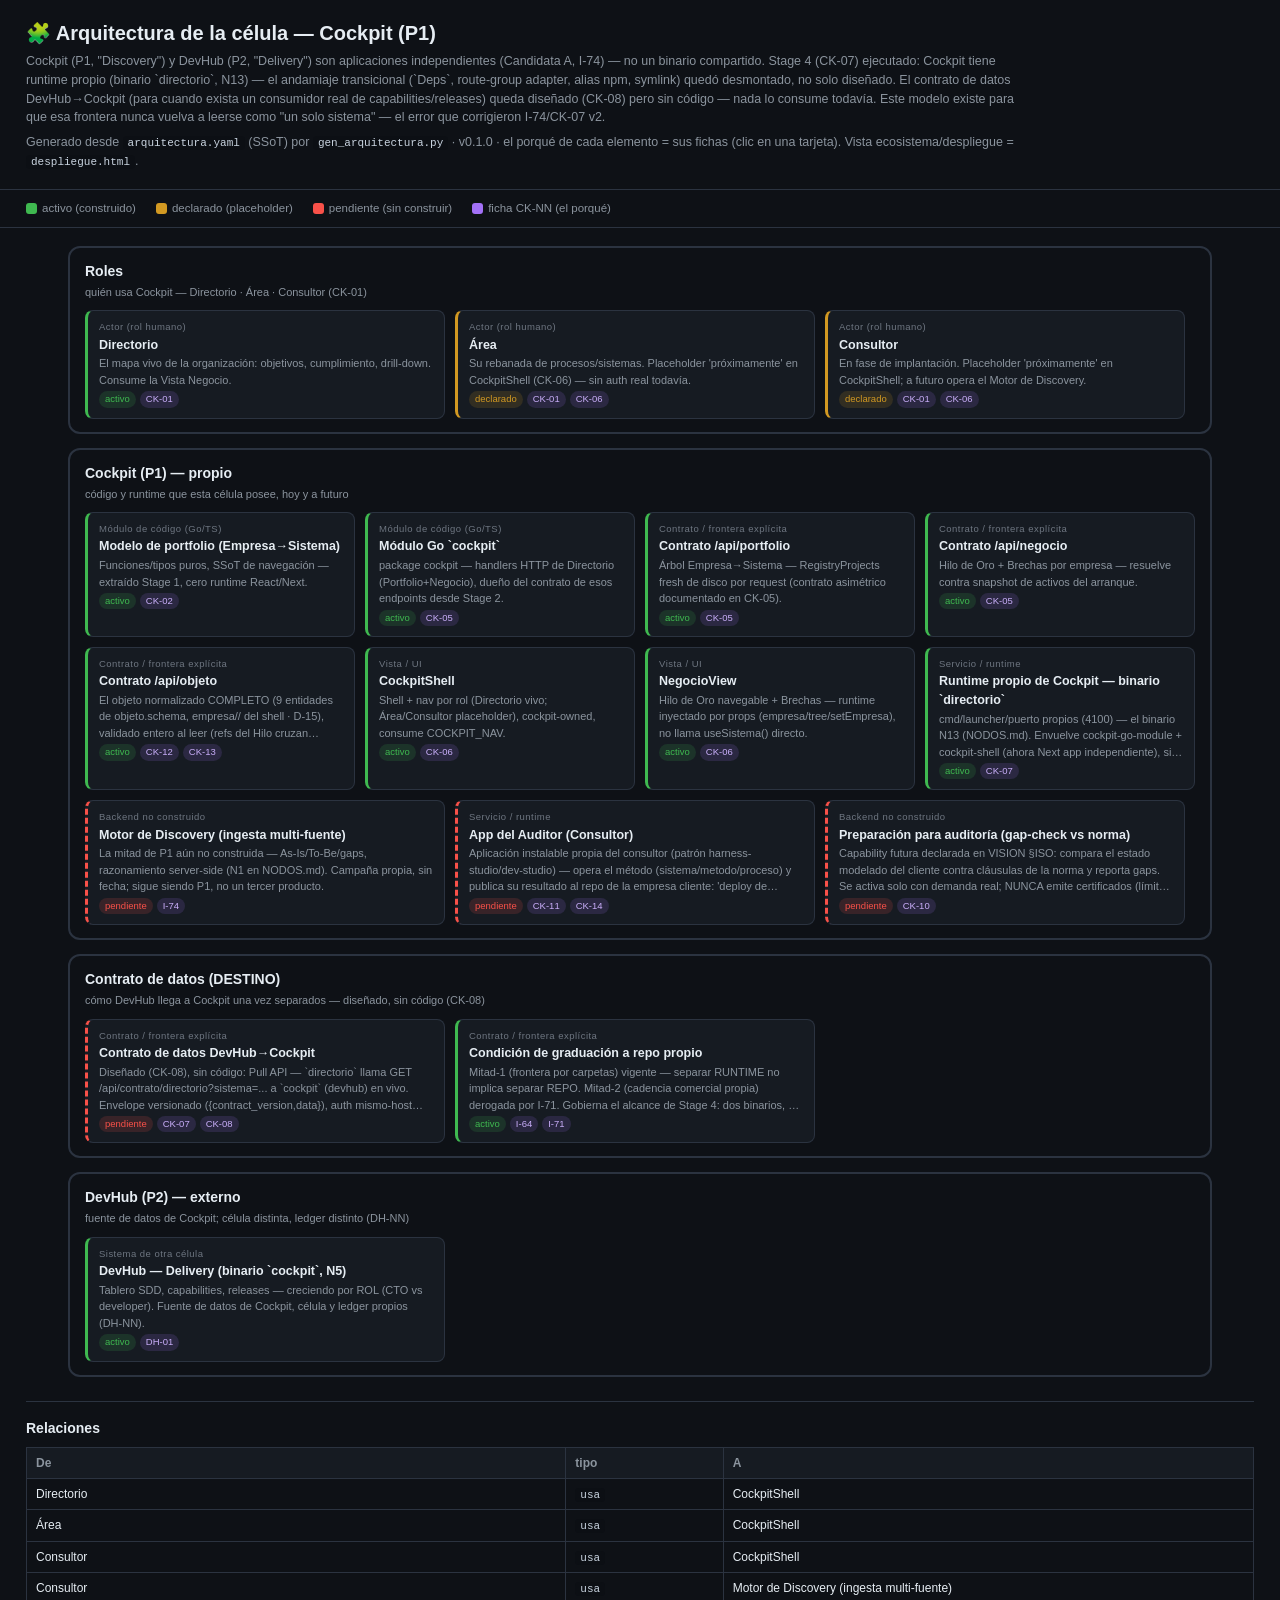
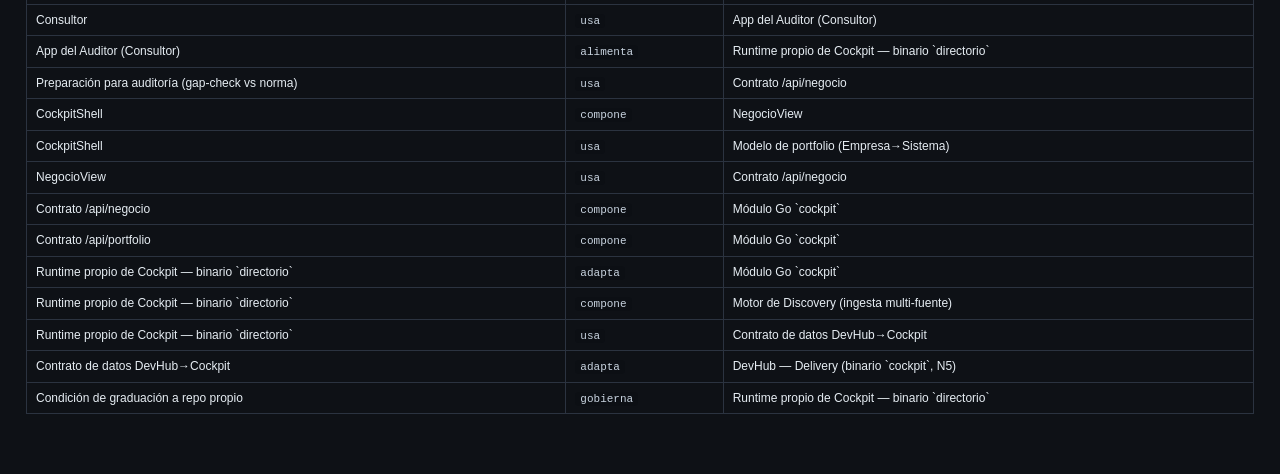
==== sistema/arquitectura/arquitectura.html @ 1f3796b2 "feat: render de la arquitectura-as-code — CK-15 (cierra BL-08) gen_arquitectura.py: valida las dos S" ====
<!doctype html>
<html lang="es">
<head>
<meta charset="utf-8">
<meta name="viewport" content="width=device-width, initial-scale=1">
<title>Arquitectura de la célula — Cockpit (P1)</title>
<!-- GENERADO por sistema/arquitectura/gen_arquitectura.py desde arquitectura.yaml — NO editar a mano (CK-15). -->
<style>
  :root{--bg:#0e1116;--panel:#161b22;--panel2:#1b212b;--line:#2b3340;--ink:#e6edf3;--dim:#8b949e;
    --activo:#3fb950;--declarado:#d29922;--pendiente:#f85149;--accent:#a371f7}
  *{box-sizing:border-box}
  body{margin:0;background:var(--bg);color:var(--ink);font:13.5px/1.5 -apple-system,Segoe UI,Roboto,Helvetica,Arial,sans-serif;padding-bottom:60px}
  header{padding:18px 26px;border-bottom:1px solid var(--line)}
  h1{margin:0 0 4px;font-size:20px}
  .sub{color:var(--dim);font-size:12.5px;max-width:1000px}
  .legend{display:flex;gap:14px 20px;flex-wrap:wrap;padding:10px 26px;font-size:11.5px;color:var(--dim);border-bottom:1px solid var(--line)}
  .legend .k{display:inline-flex;align-items:center;gap:5px}
  .sw{width:11px;height:11px;border-radius:3px;display:inline-block}
  .wrap{max-width:1180px;margin:18px auto;padding:0 18px}
  .plano{border:2px solid var(--line);border-radius:12px;padding:13px 15px;margin:0 0 14px}
  .ptitle{font-size:14px;font-weight:700;margin:0 0 2px}
  .psub{font-size:11px;color:var(--dim);margin-bottom:10px}
  .cards{display:flex;gap:10px;flex-wrap:wrap}
  .card{flex:1;min-width:230px;max-width:360px;background:var(--panel);border:1px solid var(--line);border-left:3px solid var(--line);border-radius:8px;padding:9px 11px;cursor:pointer;transition:.12s}
  .card:hover{filter:brightness(1.2);outline:1px solid var(--ink);outline-offset:1px}
  .card.activo{border-left-color:var(--activo)}
  .card.declarado{border-left-color:var(--declarado)}
  .card.pendiente{border-left-color:var(--pendiente);border-style:solid solid solid dashed}
  .card .tp{font-size:9.5px;color:#6e7681;letter-spacing:.05em}
  .card .nm{font-weight:600;font-size:12.5px;margin:1px 0}
  .card .pp{color:var(--dim);font-size:11px;display:-webkit-box;-webkit-line-clamp:3;-webkit-box-orient:vertical;overflow:hidden}
  .bdg{display:inline-block;font-size:9.5px;padding:1px 6px;border-radius:10px;margin:3px 4px 0 0}
  .bdg.activo{background:rgba(63,185,80,.15);color:var(--activo)}
  .bdg.declarado{background:rgba(210,153,34,.15);color:var(--declarado)}
  .bdg.pendiente{background:rgba(248,81,73,.15);color:var(--pendiente)}
  .bdg.ficha{background:rgba(163,113,247,.15);color:#c9aef9}
  h2.sec{font-size:14px;margin:24px 26px 8px;border-top:1px solid var(--line);padding-top:16px}
  table.rel{width:calc(100% - 52px);margin:0 26px;border-collapse:collapse;font-size:12px}
  table.rel th,table.rel td{border:1px solid var(--line);padding:6px 9px;text-align:left}
  table.rel th{background:var(--panel);color:var(--dim)}
  code{background:#0c0f14;padding:1px 5px;border-radius:4px;font-size:11px;color:#c9d4e0}
  #dOv{position:fixed;inset:0;background:rgba(0,0,0,.5);opacity:0;pointer-events:none;transition:.18s;z-index:40}
  #dOv.open{opacity:1;pointer-events:auto}
  #dDr{position:fixed;top:0;right:0;height:100vh;width:min(470px,93vw);background:var(--panel);border-left:1px solid var(--line);transform:translateX(100%);transition:transform .2s;z-index:50;overflow:auto;padding-bottom:40px}
  #dDr.open{transform:none}
  #dHd{position:sticky;top:0;background:var(--panel2);border-bottom:1px solid var(--line);padding:16px 18px}
  #dCl{position:absolute;top:11px;right:13px;cursor:pointer;color:var(--dim);font-size:18px;line-height:1;background:none;border:none}
  #dCl:hover{color:var(--ink)}
  #dTi{font-size:15px;font-weight:700;padding-right:24px}
  #dMe{font-size:11.5px;color:var(--dim);margin-top:4px}
  .df{padding:11px 18px;border-bottom:1px solid var(--line)}
  .dk{font-size:10px;letter-spacing:.08em;text-transform:uppercase;color:#6e7681;margin-bottom:3px}
  .dv{font-size:12.5px;line-height:1.55}
</style>
</head>
<body>
<header>
  <h1>🧩 Arquitectura de la célula — Cockpit (P1)</h1>
  <div class="sub">Cockpit (P1, "Discovery") y DevHub (P2, "Delivery") son aplicaciones independientes (Candidata A, I-74) — no un binario compartido. Stage 4 (CK-07) ejecutado: Cockpit tiene runtime propio (binario `directorio`, N13) — el andamiaje transicional (`Deps`, route-group adapter, alias npm, symlink) quedó desmontado, no solo diseñado. El contrato de datos DevHub→Cockpit (para cuando exista un consumidor real de capabilities/releases) queda diseñado (CK-08) pero sin código — nada lo consume todavía. Este modelo existe para que esa frontera nunca vuelva a leerse como "un solo sistema" — el error que corrigieron I-74/CK-07 v2.</div>
  <div class="sub" style="margin-top:6px">Generado desde <code>arquitectura.yaml</code> (SSoT) por <code>gen_arquitectura.py</code> · v0.1.0 · el porqué de cada elemento = sus fichas (clic en una tarjeta). Vista ecosistema/despliegue = <code>despliegue.html</code>.</div>
</header>
<div class="legend">
  <span class="k"><span class="sw" style="background:var(--activo)"></span>activo (construido)</span>
  <span class="k"><span class="sw" style="background:var(--declarado)"></span>declarado (placeholder)</span>
  <span class="k"><span class="sw" style="background:var(--pendiente)"></span>pendiente (sin construir)</span>
  <span class="k"><span class="sw" style="background:var(--accent)"></span>ficha CK-NN (el porqué)</span>
</div>
<div class="wrap" id="planos"></div>
<h2 class="sec">Relaciones</h2>
<table class="rel" id="rels"><tr><th>De</th><th>tipo</th><th>A</th></tr></table>
<div id="dOv"></div>
<aside id="dDr" aria-hidden="true">
  <div id="dHd"><button id="dCl" title="Cerrar (Esc)">✕</button><div id="dTi"></div><div id="dMe"></div></div>
  <div id="dBo"></div>
</aside>
<script>
var MODELO = {"planos": [{"id": "actores", "nombre": "Roles", "sub": "quién usa Cockpit — Directorio · Área · Consultor (CK-01)"}, {"id": "cockpit-app", "nombre": "Cockpit (P1) — propio", "sub": "código y runtime que esta célula posee, hoy y a futuro"}, {"id": "contrato", "nombre": "Contrato de datos (DESTINO)", "sub": "cómo DevHub llega a Cockpit una vez separados — diseñado, sin código (CK-08)"}, {"id": "devhub-externo", "nombre": "DevHub (P2) — externo", "sub": "fuente de datos de Cockpit; célula distinta, ledger distinto (DH-NN)"}], "tipoLabel": {"actor": "Actor (rol humano)", "modulo": "Módulo de código (Go/TS)", "vista": "Vista / UI", "contrato": "Contrato / frontera explícita", "servicio": "Servicio / runtime", "backend": "Backend no construido", "sistema-externo": "Sistema de otra célula"}, "componentes": [{"id": "rol-directorio", "tipo": "actor", "plano": "actores", "nombre": "Directorio", "estado": "activo", "fichas": ["CK-01"], "ruta": null, "proposito": "El mapa vivo de la organización: objetivos, cumplimiento, drill-down. Consume la Vista Negocio."}, {"id": "rol-area", "tipo": "actor", "plano": "actores", "nombre": "Área", "estado": "declarado", "fichas": ["CK-01", "CK-06"], "ruta": null, "proposito": "Su rebanada de procesos/sistemas. Placeholder 'próximamente' en CockpitShell (CK-06) — sin auth real todavía."}, {"id": "rol-consultor", "tipo": "actor", "plano": "actores", "nombre": "Consultor", "estado": "declarado", "fichas": ["CK-01", "CK-06"], "ruta": null, "proposito": "En fase de implantación. Placeholder 'próximamente' en CockpitShell; a futuro opera el Motor de Discovery."}, {"id": "portfolio-model", "tipo": "modulo", "plano": "cockpit-app", "nombre": "Modelo de portfolio (Empresa→Sistema)", "estado": "activo", "fichas": ["CK-02"], "ruta": "ui/lib/portfolio.ts", "proposito": "Funciones/tipos puros, SSoT de navegación — extraído Stage 1, cero runtime React/Next."}, {"id": "cockpit-go-module", "tipo": "modulo", "plano": "cockpit-app", "nombre": "Módulo Go `cockpit`", "estado": "activo", "fichas": ["CK-05"], "ruta": "go", "proposito": "package cockpit — handlers HTTP de Directorio (Portfolio+Negocio), dueño del contrato de esos endpoints desde Stage 2."}, {"id": "portfolio-api", "tipo": "contrato", "plano": "cockpit-app", "nombre": "Contrato /api/portfolio", "estado": "activo", "fichas": ["CK-05"], "ruta": "go/portfolio.go", "proposito": "Árbol Empresa→Sistema — RegistryProjects fresh de disco por request (contrato asimétrico documentado en CK-05)."}, {"id": "negocio-api", "tipo": "contrato", "plano": "cockpit-app", "nombre": "Contrato /api/negocio", "estado": "activo", "fichas": ["CK-05"], "ruta": "go/negocio.go", "proposito": "Hilo de Oro + Brechas por empresa — resuelve contra snapshot de activos del arranque."}, {"id": "objeto-api", "tipo": "contrato", "plano": "cockpit-app", "nombre": "Contrato /api/objeto", "estado": "activo", "fichas": ["CK-12", "CK-13"], "ruta": "go/objeto.go", "proposito": "El objeto normalizado COMPLETO (9 entidades de objeto.schema, empresa/<tipo>/ del shell · D-15), validado entero al leer (refs del Hilo cruzan entidades, RACI A==1, enums, ciclos). Nació como /api/personas (CK-12), generalizado y superseded en CK-13."}, {"id": "cockpit-shell", "tipo": "vista", "plano": "cockpit-app", "nombre": "CockpitShell", "estado": "activo", "fichas": ["CK-06"], "ruta": "ui/components/shell/CockpitShell.tsx", "proposito": "Shell + nav por rol (Directorio vivo; Área/Consultor placeholder), cockpit-owned, consume COCKPIT_NAV."}, {"id": "negocio-view", "tipo": "vista", "plano": "cockpit-app", "nombre": "NegocioView", "estado": "activo", "fichas": ["CK-06"], "ruta": "ui/components/negocio/NegocioView.tsx", "proposito": "Hilo de Oro navegable + Brechas — runtime inyectado por props (empresa/tree/setEmpresa), no llama useSistema() directo."}, {"id": "cockpit-runtime-propio", "tipo": "servicio", "plano": "cockpit-app", "nombre": "Runtime propio de Cockpit — binario `directorio`", "estado": "activo", "fichas": ["CK-07"], "ruta": "go/cmd/directorio", "proposito": "cmd/launcher/puerto propios (4100) — el binario N13 (NODOS.md). Envuelve cockpit-go-module + cockpit-shell (ahora Next app independiente), sin pasar por el binario de DevHub ni importar su paquete."}, {"id": "motor-discovery", "tipo": "backend", "plano": "cockpit-app", "nombre": "Motor de Discovery (ingesta multi-fuente)", "estado": "pendiente", "fichas": ["I-74"], "ruta": null, "proposito": "La mitad de P1 aún no construida — As-Is/To-Be/gaps, razonamiento server-side (N1 en NODOS.md). Campaña propia, sin fecha; sigue siendo P1, no un tercer producto."}, {"id": "app-auditor", "tipo": "servicio", "plano": "cockpit-app", "nombre": "App del Auditor (Consultor)", "estado": "pendiente", "fichas": ["CK-11", "CK-14"], "ruta": null, "proposito": "Aplicación instalable propia del consultor (patrón harness-studio/dev-studio) — opera el método (sistema/metodo/proceso) y publica su resultado al repo de la empresa cliente: 'deploy de procesos', como código a producción pero con procesos/roles/objetivos que Cockpit entiende y renderiza. Nodo N14 en NODOS.md (CK-14: límites arquitectónicos fijados, R16/R17). BL-15..BL-17."}, {"id": "prep-auditoria", "tipo": "backend", "plano": "cockpit-app", "nombre": "Preparación para auditoría (gap-check vs norma)", "estado": "pendiente", "fichas": ["CK-10"], "ruta": null, "proposito": "Capability futura declarada en VISION §ISO: compara el estado modelado del cliente contra cláusulas de la norma y reporta gaps. Se activa solo con demanda real; NUNCA emite certificados (límite I-05). BL-14."}, {"id": "contrato-datos", "tipo": "contrato", "plano": "contrato", "nombre": "Contrato de datos DevHub→Cockpit", "estado": "pendiente", "fichas": ["CK-07", "CK-08"], "ruta": null, "proposito": "Diseñado (CK-08), sin código: Pull API — `directorio` llama GET /api/contrato/directorio?sistema=... a `cockpit` (devhub) en vivo. Envelope versionado ({contract_version,data}), auth mismo-host default + bearer token LAN (DIRECTORIO_FEED_TOKEN). Sin implementar: cero consumidor real hoy (Motor de Discovery, sin fecha)."}, {"id": "graduacion-repo", "tipo": "contrato", "plano": "contrato", "nombre": "Condición de graduación a repo propio", "estado": "activo", "fichas": ["I-64", "I-71"], "ruta": null, "proposito": "Mitad-1 (frontera por carpetas) vigente — separar RUNTIME no implica separar REPO. Mitad-2 (cadencia comercial propia) derogada por I-71. Gobierna el alcance de Stage 4: dos binarios, un monorepo."}, {"id": "devhub-delivery", "tipo": "sistema-externo", "plano": "devhub-externo", "nombre": "DevHub — Delivery (binario `cockpit`, N5)", "estado": "activo", "fichas": ["DH-01"], "ruta": "~/Proyectos/devhub/go (repo propio, externo)", "proposito": "Tablero SDD, capabilities, releases — creciendo por ROL (CTO vs developer). Fuente de datos de Cockpit, célula y ledger propios (DH-NN)."}], "relaciones": [{"from": "rol-directorio", "to": "cockpit-shell", "tipo": "usa"}, {"from": "rol-area", "to": "cockpit-shell", "tipo": "usa"}, {"from": "rol-consultor", "to": "cockpit-shell", "tipo": "usa"}, {"from": "rol-consultor", "to": "motor-discovery", "tipo": "usa"}, {"from": "rol-consultor", "to": "app-auditor", "tipo": "usa"}, {"from": "app-auditor", "to": "cockpit-runtime-propio", "tipo": "alimenta"}, {"from": "prep-auditoria", "to": "negocio-api", "tipo": "usa"}, {"from": "cockpit-shell", "to": "negocio-view", "tipo": "compone"}, {"from": "cockpit-shell", "to": "portfolio-model", "tipo": "usa"}, {"from": "negocio-view", "to": "negocio-api", "tipo": "usa"}, {"from": "negocio-api", "to": "cockpit-go-module", "tipo": "compone"}, {"from": "portfolio-api", "to": "cockpit-go-module", "tipo": "compone"}, {"from": "cockpit-runtime-propio", "to": "cockpit-go-module", "tipo": "adapta"}, {"from": "cockpit-runtime-propio", "to": "motor-discovery", "tipo": "compone"}, {"from": "cockpit-runtime-propio", "to": "contrato-datos", "tipo": "usa"}, {"from": "contrato-datos", "to": "devhub-delivery", "tipo": "adapta"}, {"from": "graduacion-repo", "to": "cockpit-runtime-propio", "tipo": "gobierna"}]};
(function(){
  var byId={}; MODELO.componentes.forEach(function(c){byId[c.id]=c});
  var cont=document.getElementById('planos');
  MODELO.planos.forEach(function(p){
    var sec=document.createElement('div'); sec.className='plano';
    sec.innerHTML='<div class="ptitle">'+p.nombre+'</div><div class="psub">'+(p.sub||'')+'</div>';
    var grid=document.createElement('div'); grid.className='cards';
    MODELO.componentes.filter(function(c){return c.plano===p.id}).forEach(function(c){
      var d=document.createElement('div'); d.className='card '+c.estado; d.dataset.id=c.id;
      d.innerHTML='<div class="tp">'+(MODELO.tipoLabel[c.tipo]||c.tipo)+'</div>'
        +'<div class="nm">'+c.nombre+'</div><div class="pp">'+(c.proposito||'')+'</div>'
        +'<div><span class="bdg '+c.estado+'">'+c.estado+'</span>'
        +(c.fichas||[]).map(function(f){return '<span class="bdg ficha">'+f+'</span>'}).join('')+'</div>';
      grid.appendChild(d);
    });
    sec.appendChild(grid); cont.appendChild(sec);
  });
  var tbl=document.getElementById('rels');
  MODELO.relaciones.forEach(function(r){
    var tr=document.createElement('tr');
    tr.innerHTML='<td>'+(byId[r.from]||{}).nombre+'</td><td><code>'+r.tipo+'</code></td><td>'+(byId[r.to]||{}).nombre+'</td>';
    tbl.appendChild(tr);
  });
  var ov=document.getElementById('dOv'),dr=document.getElementById('dDr'),
      ti=document.getElementById('dTi'),me=document.getElementById('dMe'),bo=document.getElementById('dBo');
  function esc(s){return String(s).replace(/&/g,'&amp;').replace(/</g,'&lt;').replace(/>/g,'&gt;')}
  function open(id){
    var c=byId[id]; if(!c)return;
    ti.textContent=c.nombre;
    me.textContent=(MODELO.tipoLabel[c.tipo]||c.tipo)+' · '+c.estado+(c.ruta?(' · '+c.ruta):'');
    var html='<div class="df"><div class="dk">Propósito</div><div class="dv">'+esc(c.proposito||'')+'</div></div>';
    html+='<div class="df"><div class="dk">Fichas (el porqué — LEDGER)</div><div class="dv">'+(c.fichas||[]).join(' · ')+'</div></div>';
    var out=MODELO.relaciones.filter(function(r){return r.from===id}),
        inn=MODELO.relaciones.filter(function(r){return r.to===id});
    if(out.length)html+='<div class="df"><div class="dk">Sale (from)</div><div class="dv">'+out.map(function(r){return '<code>'+r.tipo+'</code> → '+esc((byId[r.to]||{}).nombre)}).join('<br>')+'</div></div>';
    if(inn.length)html+='<div class="df"><div class="dk">Entra (to)</div><div class="dv">'+inn.map(function(r){return esc((byId[r.from]||{}).nombre)+' → <code>'+r.tipo+'</code>'}).join('<br>')+'</div></div>';
    bo.innerHTML=html;
    dr.classList.add('open');ov.classList.add('open');dr.setAttribute('aria-hidden','false');dr.scrollTop=0;
  }
  function close(){dr.classList.remove('open');ov.classList.remove('open');dr.setAttribute('aria-hidden','true')}
  document.addEventListener('click',function(e){var t=e.target.closest('.card');if(t)open(t.dataset.id)});
  ov.addEventListener('click',close);
  document.getElementById('dCl').addEventListener('click',close);
  document.addEventListener('keydown',function(e){if(e.key==='Escape')close()});
})();
</script>
</body>
</html>
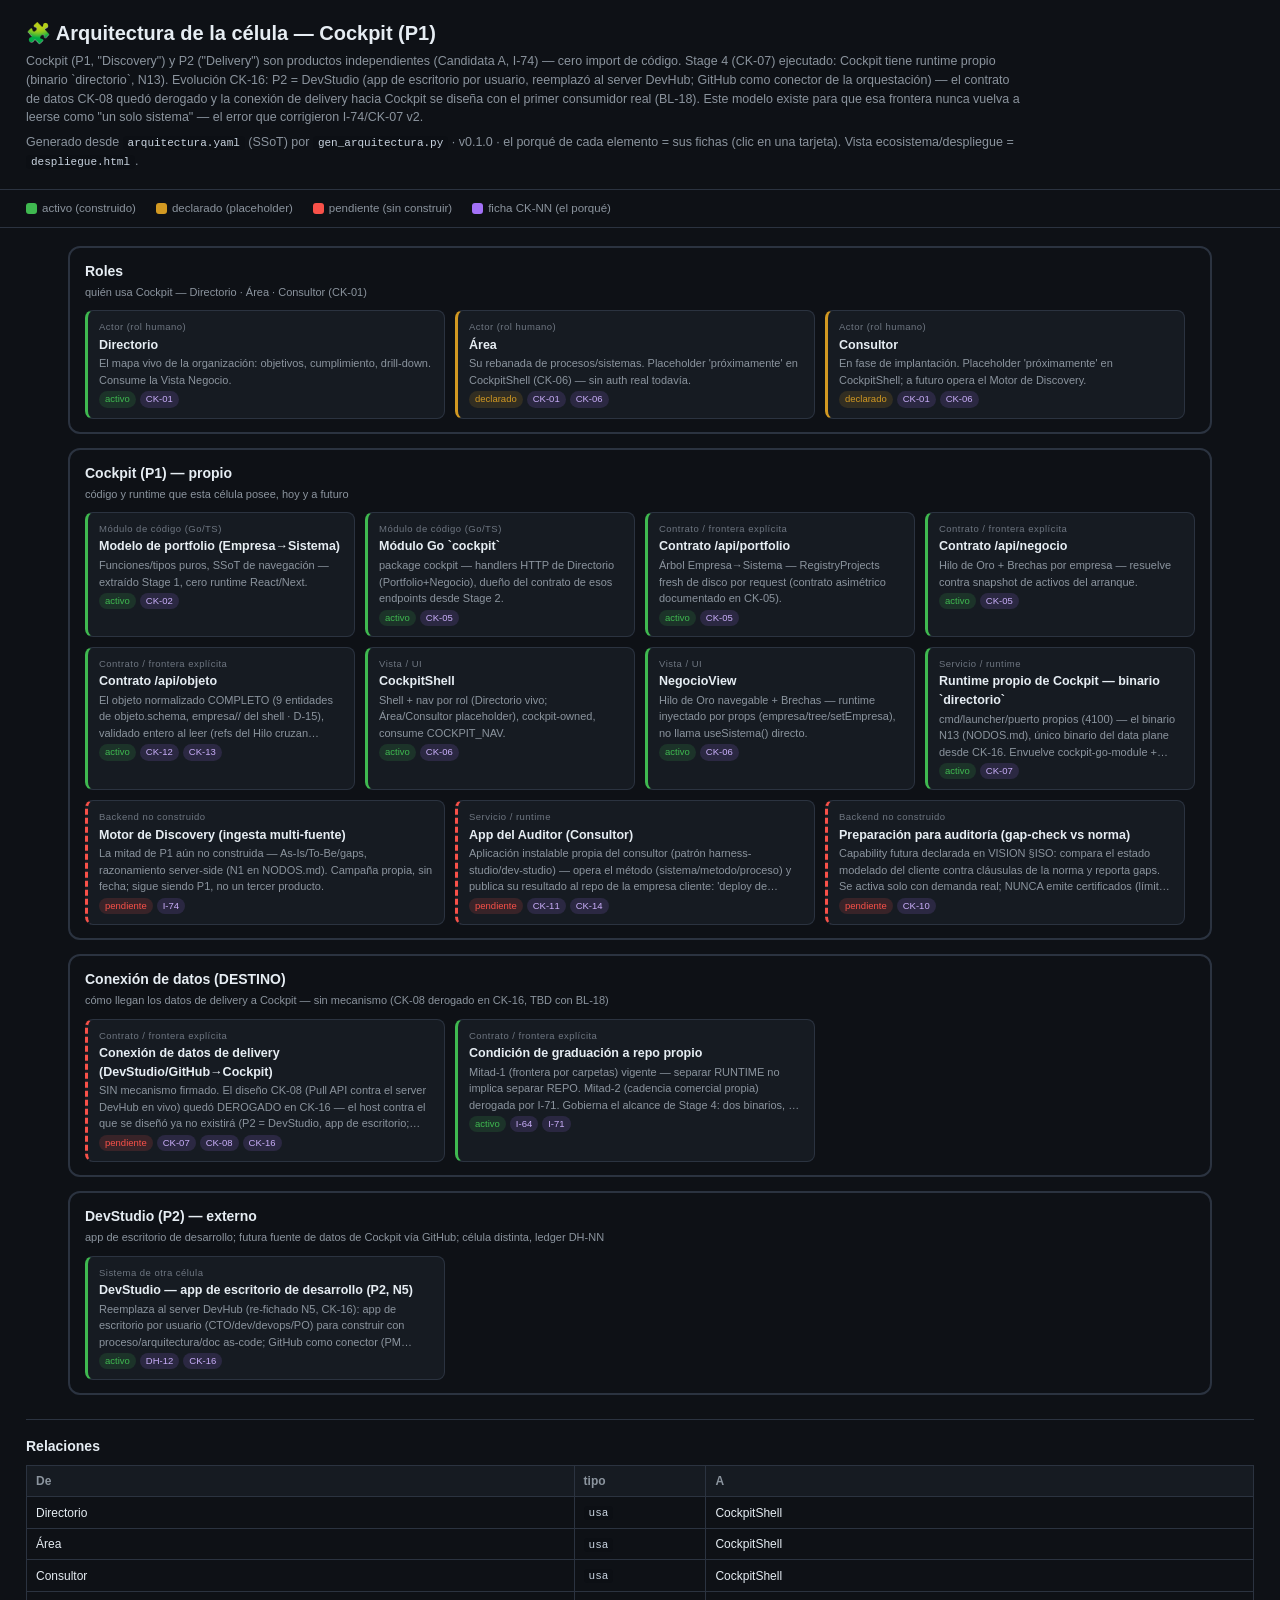
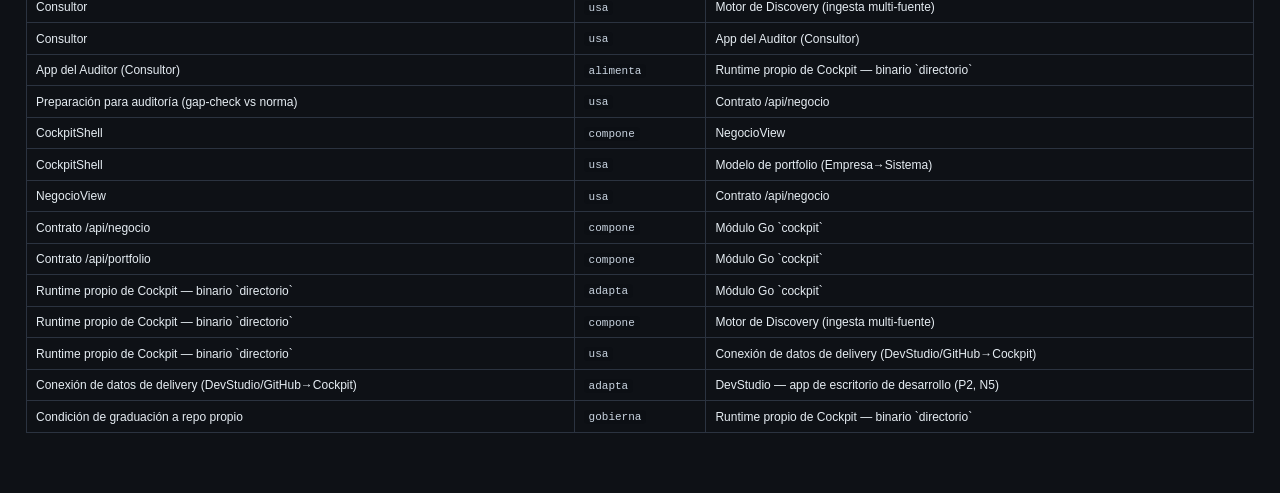
==== commit b79a5c67: "feat: P2 = DevStudio — CK-16 (re-ficha N5, deroga CK-08, N6 = GitHub) El server DevHub murió sin des" ====
--- a/sistema/arquitectura/arquitectura.html
+++ b/sistema/arquitectura/arquitectura.html
@@ -56,7 +56,7 @@
 <body>
 <header>
   <h1>🧩 Arquitectura de la célula — Cockpit (P1)</h1>
-  <div class="sub">Cockpit (P1, "Discovery") y DevHub (P2, "Delivery") son aplicaciones independientes (Candidata A, I-74) — no un binario compartido. Stage 4 (CK-07) ejecutado: Cockpit tiene runtime propio (binario `directorio`, N13) — el andamiaje transicional (`Deps`, route-group adapter, alias npm, symlink) quedó desmontado, no solo diseñado. El contrato de datos DevHub→Cockpit (para cuando exista un consumidor real de capabilities/releases) queda diseñado (CK-08) pero sin código — nada lo consume todavía. Este modelo existe para que esa frontera nunca vuelva a leerse como "un solo sistema" — el error que corrigieron I-74/CK-07 v2.</div>
+  <div class="sub">Cockpit (P1, "Discovery") y P2 ("Delivery") son productos independientes (Candidata A, I-74) — cero import de código. Stage 4 (CK-07) ejecutado: Cockpit tiene runtime propio (binario `directorio`, N13). Evolución CK-16: P2 = DevStudio (app de escritorio por usuario, reemplazó al server DevHub; GitHub como conector de la orquestación) — el contrato de datos CK-08 quedó derogado y la conexión de delivery hacia Cockpit se diseña con el primer consumidor real (BL-18). Este modelo existe para que esa frontera nunca vuelva a leerse como "un solo sistema" — el error que corrigieron I-74/CK-07 v2.</div>
   <div class="sub" style="margin-top:6px">Generado desde <code>arquitectura.yaml</code> (SSoT) por <code>gen_arquitectura.py</code> · v0.1.0 · el porqué de cada elemento = sus fichas (clic en una tarjeta). Vista ecosistema/despliegue = <code>despliegue.html</code>.</div>
 </header>
 <div class="legend">
@@ -74,7 +74,7 @@
   <div id="dBo"></div>
 </aside>
 <script>
-var MODELO = {"planos": [{"id": "actores", "nombre": "Roles", "sub": "quién usa Cockpit — Directorio · Área · Consultor (CK-01)"}, {"id": "cockpit-app", "nombre": "Cockpit (P1) — propio", "sub": "código y runtime que esta célula posee, hoy y a futuro"}, {"id": "contrato", "nombre": "Contrato de datos (DESTINO)", "sub": "cómo DevHub llega a Cockpit una vez separados — diseñado, sin código (CK-08)"}, {"id": "devhub-externo", "nombre": "DevHub (P2) — externo", "sub": "fuente de datos de Cockpit; célula distinta, ledger distinto (DH-NN)"}], "tipoLabel": {"actor": "Actor (rol humano)", "modulo": "Módulo de código (Go/TS)", "vista": "Vista / UI", "contrato": "Contrato / frontera explícita", "servicio": "Servicio / runtime", "backend": "Backend no construido", "sistema-externo": "Sistema de otra célula"}, "componentes": [{"id": "rol-directorio", "tipo": "actor", "plano": "actores", "nombre": "Directorio", "estado": "activo", "fichas": ["CK-01"], "ruta": null, "proposito": "El mapa vivo de la organización: objetivos, cumplimiento, drill-down. Consume la Vista Negocio."}, {"id": "rol-area", "tipo": "actor", "plano": "actores", "nombre": "Área", "estado": "declarado", "fichas": ["CK-01", "CK-06"], "ruta": null, "proposito": "Su rebanada de procesos/sistemas. Placeholder 'próximamente' en CockpitShell (CK-06) — sin auth real todavía."}, {"id": "rol-consultor", "tipo": "actor", "plano": "actores", "nombre": "Consultor", "estado": "declarado", "fichas": ["CK-01", "CK-06"], "ruta": null, "proposito": "En fase de implantación. Placeholder 'próximamente' en CockpitShell; a futuro opera el Motor de Discovery."}, {"id": "portfolio-model", "tipo": "modulo", "plano": "cockpit-app", "nombre": "Modelo de portfolio (Empresa→Sistema)", "estado": "activo", "fichas": ["CK-02"], "ruta": "ui/lib/portfolio.ts", "proposito": "Funciones/tipos puros, SSoT de navegación — extraído Stage 1, cero runtime React/Next."}, {"id": "cockpit-go-module", "tipo": "modulo", "plano": "cockpit-app", "nombre": "Módulo Go `cockpit`", "estado": "activo", "fichas": ["CK-05"], "ruta": "go", "proposito": "package cockpit — handlers HTTP de Directorio (Portfolio+Negocio), dueño del contrato de esos endpoints desde Stage 2."}, {"id": "portfolio-api", "tipo": "contrato", "plano": "cockpit-app", "nombre": "Contrato /api/portfolio", "estado": "activo", "fichas": ["CK-05"], "ruta": "go/portfolio.go", "proposito": "Árbol Empresa→Sistema — RegistryProjects fresh de disco por request (contrato asimétrico documentado en CK-05)."}, {"id": "negocio-api", "tipo": "contrato", "plano": "cockpit-app", "nombre": "Contrato /api/negocio", "estado": "activo", "fichas": ["CK-05"], "ruta": "go/negocio.go", "proposito": "Hilo de Oro + Brechas por empresa — resuelve contra snapshot de activos del arranque."}, {"id": "objeto-api", "tipo": "contrato", "plano": "cockpit-app", "nombre": "Contrato /api/objeto", "estado": "activo", "fichas": ["CK-12", "CK-13"], "ruta": "go/objeto.go", "proposito": "El objeto normalizado COMPLETO (9 entidades de objeto.schema, empresa/<tipo>/ del shell · D-15), validado entero al leer (refs del Hilo cruzan entidades, RACI A==1, enums, ciclos). Nació como /api/personas (CK-12), generalizado y superseded en CK-13."}, {"id": "cockpit-shell", "tipo": "vista", "plano": "cockpit-app", "nombre": "CockpitShell", "estado": "activo", "fichas": ["CK-06"], "ruta": "ui/components/shell/CockpitShell.tsx", "proposito": "Shell + nav por rol (Directorio vivo; Área/Consultor placeholder), cockpit-owned, consume COCKPIT_NAV."}, {"id": "negocio-view", "tipo": "vista", "plano": "cockpit-app", "nombre": "NegocioView", "estado": "activo", "fichas": ["CK-06"], "ruta": "ui/components/negocio/NegocioView.tsx", "proposito": "Hilo de Oro navegable + Brechas — runtime inyectado por props (empresa/tree/setEmpresa), no llama useSistema() directo."}, {"id": "cockpit-runtime-propio", "tipo": "servicio", "plano": "cockpit-app", "nombre": "Runtime propio de Cockpit — binario `directorio`", "estado": "activo", "fichas": ["CK-07"], "ruta": "go/cmd/directorio", "proposito": "cmd/launcher/puerto propios (4100) — el binario N13 (NODOS.md). Envuelve cockpit-go-module + cockpit-shell (ahora Next app independiente), sin pasar por el binario de DevHub ni importar su paquete."}, {"id": "motor-discovery", "tipo": "backend", "plano": "cockpit-app", "nombre": "Motor de Discovery (ingesta multi-fuente)", "estado": "pendiente", "fichas": ["I-74"], "ruta": null, "proposito": "La mitad de P1 aún no construida — As-Is/To-Be/gaps, razonamiento server-side (N1 en NODOS.md). Campaña propia, sin fecha; sigue siendo P1, no un tercer producto."}, {"id": "app-auditor", "tipo": "servicio", "plano": "cockpit-app", "nombre": "App del Auditor (Consultor)", "estado": "pendiente", "fichas": ["CK-11", "CK-14"], "ruta": null, "proposito": "Aplicación instalable propia del consultor (patrón harness-studio/dev-studio) — opera el método (sistema/metodo/proceso) y publica su resultado al repo de la empresa cliente: 'deploy de procesos', como código a producción pero con procesos/roles/objetivos que Cockpit entiende y renderiza. Nodo N14 en NODOS.md (CK-14: límites arquitectónicos fijados, R16/R17). BL-15..BL-17."}, {"id": "prep-auditoria", "tipo": "backend", "plano": "cockpit-app", "nombre": "Preparación para auditoría (gap-check vs norma)", "estado": "pendiente", "fichas": ["CK-10"], "ruta": null, "proposito": "Capability futura declarada en VISION §ISO: compara el estado modelado del cliente contra cláusulas de la norma y reporta gaps. Se activa solo con demanda real; NUNCA emite certificados (límite I-05). BL-14."}, {"id": "contrato-datos", "tipo": "contrato", "plano": "contrato", "nombre": "Contrato de datos DevHub→Cockpit", "estado": "pendiente", "fichas": ["CK-07", "CK-08"], "ruta": null, "proposito": "Diseñado (CK-08), sin código: Pull API — `directorio` llama GET /api/contrato/directorio?sistema=... a `cockpit` (devhub) en vivo. Envelope versionado ({contract_version,data}), auth mismo-host default + bearer token LAN (DIRECTORIO_FEED_TOKEN). Sin implementar: cero consumidor real hoy (Motor de Discovery, sin fecha)."}, {"id": "graduacion-repo", "tipo": "contrato", "plano": "contrato", "nombre": "Condición de graduación a repo propio", "estado": "activo", "fichas": ["I-64", "I-71"], "ruta": null, "proposito": "Mitad-1 (frontera por carpetas) vigente — separar RUNTIME no implica separar REPO. Mitad-2 (cadencia comercial propia) derogada por I-71. Gobierna el alcance de Stage 4: dos binarios, un monorepo."}, {"id": "devhub-delivery", "tipo": "sistema-externo", "plano": "devhub-externo", "nombre": "DevHub — Delivery (binario `cockpit`, N5)", "estado": "activo", "fichas": ["DH-01"], "ruta": "~/Proyectos/devhub/go (repo propio, externo)", "proposito": "Tablero SDD, capabilities, releases — creciendo por ROL (CTO vs developer). Fuente de datos de Cockpit, célula y ledger propios (DH-NN)."}], "relaciones": [{"from": "rol-directorio", "to": "cockpit-shell", "tipo": "usa"}, {"from": "rol-area", "to": "cockpit-shell", "tipo": "usa"}, {"from": "rol-consultor", "to": "cockpit-shell", "tipo": "usa"}, {"from": "rol-consultor", "to": "motor-discovery", "tipo": "usa"}, {"from": "rol-consultor", "to": "app-auditor", "tipo": "usa"}, {"from": "app-auditor", "to": "cockpit-runtime-propio", "tipo": "alimenta"}, {"from": "prep-auditoria", "to": "negocio-api", "tipo": "usa"}, {"from": "cockpit-shell", "to": "negocio-view", "tipo": "compone"}, {"from": "cockpit-shell", "to": "portfolio-model", "tipo": "usa"}, {"from": "negocio-view", "to": "negocio-api", "tipo": "usa"}, {"from": "negocio-api", "to": "cockpit-go-module", "tipo": "compone"}, {"from": "portfolio-api", "to": "cockpit-go-module", "tipo": "compone"}, {"from": "cockpit-runtime-propio", "to": "cockpit-go-module", "tipo": "adapta"}, {"from": "cockpit-runtime-propio", "to": "motor-discovery", "tipo": "compone"}, {"from": "cockpit-runtime-propio", "to": "contrato-datos", "tipo": "usa"}, {"from": "contrato-datos", "to": "devhub-delivery", "tipo": "adapta"}, {"from": "graduacion-repo", "to": "cockpit-runtime-propio", "tipo": "gobierna"}]};
+var MODELO = {"planos": [{"id": "actores", "nombre": "Roles", "sub": "quién usa Cockpit — Directorio · Área · Consultor (CK-01)"}, {"id": "cockpit-app", "nombre": "Cockpit (P1) — propio", "sub": "código y runtime que esta célula posee, hoy y a futuro"}, {"id": "contrato", "nombre": "Conexión de datos (DESTINO)", "sub": "cómo llegan los datos de delivery a Cockpit — sin mecanismo (CK-08 derogado en CK-16, TBD con BL-18)"}, {"id": "devhub-externo", "nombre": "DevStudio (P2) — externo", "sub": "app de escritorio de desarrollo; futura fuente de datos de Cockpit vía GitHub; célula distinta, ledger DH-NN"}], "tipoLabel": {"actor": "Actor (rol humano)", "modulo": "Módulo de código (Go/TS)", "vista": "Vista / UI", "contrato": "Contrato / frontera explícita", "servicio": "Servicio / runtime", "backend": "Backend no construido", "sistema-externo": "Sistema de otra célula"}, "componentes": [{"id": "rol-directorio", "tipo": "actor", "plano": "actores", "nombre": "Directorio", "estado": "activo", "fichas": ["CK-01"], "ruta": null, "proposito": "El mapa vivo de la organización: objetivos, cumplimiento, drill-down. Consume la Vista Negocio."}, {"id": "rol-area", "tipo": "actor", "plano": "actores", "nombre": "Área", "estado": "declarado", "fichas": ["CK-01", "CK-06"], "ruta": null, "proposito": "Su rebanada de procesos/sistemas. Placeholder 'próximamente' en CockpitShell (CK-06) — sin auth real todavía."}, {"id": "rol-consultor", "tipo": "actor", "plano": "actores", "nombre": "Consultor", "estado": "declarado", "fichas": ["CK-01", "CK-06"], "ruta": null, "proposito": "En fase de implantación. Placeholder 'próximamente' en CockpitShell; a futuro opera el Motor de Discovery."}, {"id": "portfolio-model", "tipo": "modulo", "plano": "cockpit-app", "nombre": "Modelo de portfolio (Empresa→Sistema)", "estado": "activo", "fichas": ["CK-02"], "ruta": "ui/lib/portfolio.ts", "proposito": "Funciones/tipos puros, SSoT de navegación — extraído Stage 1, cero runtime React/Next."}, {"id": "cockpit-go-module", "tipo": "modulo", "plano": "cockpit-app", "nombre": "Módulo Go `cockpit`", "estado": "activo", "fichas": ["CK-05"], "ruta": "go", "proposito": "package cockpit — handlers HTTP de Directorio (Portfolio+Negocio), dueño del contrato de esos endpoints desde Stage 2."}, {"id": "portfolio-api", "tipo": "contrato", "plano": "cockpit-app", "nombre": "Contrato /api/portfolio", "estado": "activo", "fichas": ["CK-05"], "ruta": "go/portfolio.go", "proposito": "Árbol Empresa→Sistema — RegistryProjects fresh de disco por request (contrato asimétrico documentado en CK-05)."}, {"id": "negocio-api", "tipo": "contrato", "plano": "cockpit-app", "nombre": "Contrato /api/negocio", "estado": "activo", "fichas": ["CK-05"], "ruta": "go/negocio.go", "proposito": "Hilo de Oro + Brechas por empresa — resuelve contra snapshot de activos del arranque."}, {"id": "objeto-api", "tipo": "contrato", "plano": "cockpit-app", "nombre": "Contrato /api/objeto", "estado": "activo", "fichas": ["CK-12", "CK-13"], "ruta": "go/objeto.go", "proposito": "El objeto normalizado COMPLETO (9 entidades de objeto.schema, empresa/<tipo>/ del shell · D-15), validado entero al leer (refs del Hilo cruzan entidades, RACI A==1, enums, ciclos). Nació como /api/personas (CK-12), generalizado y superseded en CK-13."}, {"id": "cockpit-shell", "tipo": "vista", "plano": "cockpit-app", "nombre": "CockpitShell", "estado": "activo", "fichas": ["CK-06"], "ruta": "ui/components/shell/CockpitShell.tsx", "proposito": "Shell + nav por rol (Directorio vivo; Área/Consultor placeholder), cockpit-owned, consume COCKPIT_NAV."}, {"id": "negocio-view", "tipo": "vista", "plano": "cockpit-app", "nombre": "NegocioView", "estado": "activo", "fichas": ["CK-06"], "ruta": "ui/components/negocio/NegocioView.tsx", "proposito": "Hilo de Oro navegable + Brechas — runtime inyectado por props (empresa/tree/setEmpresa), no llama useSistema() directo."}, {"id": "cockpit-runtime-propio", "tipo": "servicio", "plano": "cockpit-app", "nombre": "Runtime propio de Cockpit — binario `directorio`", "estado": "activo", "fichas": ["CK-07"], "ruta": "go/cmd/directorio", "proposito": "cmd/launcher/puerto propios (4100) — el binario N13 (NODOS.md), único binario del data plane desde CK-16. Envuelve cockpit-go-module + cockpit-shell (Next app independiente), sin depender de ningún otro producto ni importar su código."}, {"id": "motor-discovery", "tipo": "backend", "plano": "cockpit-app", "nombre": "Motor de Discovery (ingesta multi-fuente)", "estado": "pendiente", "fichas": ["I-74"], "ruta": null, "proposito": "La mitad de P1 aún no construida — As-Is/To-Be/gaps, razonamiento server-side (N1 en NODOS.md). Campaña propia, sin fecha; sigue siendo P1, no un tercer producto."}, {"id": "app-auditor", "tipo": "servicio", "plano": "cockpit-app", "nombre": "App del Auditor (Consultor)", "estado": "pendiente", "fichas": ["CK-11", "CK-14"], "ruta": null, "proposito": "Aplicación instalable propia del consultor (patrón harness-studio/dev-studio) — opera el método (sistema/metodo/proceso) y publica su resultado al repo de la empresa cliente: 'deploy de procesos', como código a producción pero con procesos/roles/objetivos que Cockpit entiende y renderiza. Nodo N14 en NODOS.md (CK-14: límites arquitectónicos fijados, R16/R17). BL-15..BL-17."}, {"id": "prep-auditoria", "tipo": "backend", "plano": "cockpit-app", "nombre": "Preparación para auditoría (gap-check vs norma)", "estado": "pendiente", "fichas": ["CK-10"], "ruta": null, "proposito": "Capability futura declarada en VISION §ISO: compara el estado modelado del cliente contra cláusulas de la norma y reporta gaps. Se activa solo con demanda real; NUNCA emite certificados (límite I-05). BL-14."}, {"id": "contrato-datos", "tipo": "contrato", "plano": "contrato", "nombre": "Conexión de datos de delivery (DevStudio/GitHub→Cockpit)", "estado": "pendiente", "fichas": ["CK-07", "CK-08", "CK-16"], "ruta": null, "proposito": "SIN mecanismo firmado. El diseño CK-08 (Pull API contra el server DevHub en vivo) quedó DEROGADO en CK-16 — el host contra el que se diseñó ya no existirá (P2 = DevStudio, app de escritorio; GitHub como conector). Se diseña con el primer consumidor real (BL-18), probablemente leyendo del repo GitHub del cliente."}, {"id": "graduacion-repo", "tipo": "contrato", "plano": "contrato", "nombre": "Condición de graduación a repo propio", "estado": "activo", "fichas": ["I-64", "I-71"], "ruta": null, "proposito": "Mitad-1 (frontera por carpetas) vigente — separar RUNTIME no implica separar REPO. Mitad-2 (cadencia comercial propia) derogada por I-71. Gobierna el alcance de Stage 4: dos binarios, un monorepo."}, {"id": "devhub-delivery", "tipo": "sistema-externo", "plano": "devhub-externo", "nombre": "DevStudio — app de escritorio de desarrollo (P2, N5)", "estado": "activo", "fichas": ["DH-12", "CK-16"], "ruta": "~/Proyectos/dev-studio (repo propio, externo)", "proposito": "Reemplaza al server DevHub (re-fichado N5, CK-16): app de escritorio por usuario (CTO/dev/devops/PO) para construir con proceso/arquitectura/doc as-code; GitHub como conector (PM refina/prioriza → devs reciben sus historias). Futura fuente de datos de delivery de Cockpit (mecanismo TBD, BL-18). Célula y ledger propios (DH-NN)."}], "relaciones": [{"from": "rol-directorio", "to": "cockpit-shell", "tipo": "usa"}, {"from": "rol-area", "to": "cockpit-shell", "tipo": "usa"}, {"from": "rol-consultor", "to": "cockpit-shell", "tipo": "usa"}, {"from": "rol-consultor", "to": "motor-discovery", "tipo": "usa"}, {"from": "rol-consultor", "to": "app-auditor", "tipo": "usa"}, {"from": "app-auditor", "to": "cockpit-runtime-propio", "tipo": "alimenta"}, {"from": "prep-auditoria", "to": "negocio-api", "tipo": "usa"}, {"from": "cockpit-shell", "to": "negocio-view", "tipo": "compone"}, {"from": "cockpit-shell", "to": "portfolio-model", "tipo": "usa"}, {"from": "negocio-view", "to": "negocio-api", "tipo": "usa"}, {"from": "negocio-api", "to": "cockpit-go-module", "tipo": "compone"}, {"from": "portfolio-api", "to": "cockpit-go-module", "tipo": "compone"}, {"from": "cockpit-runtime-propio", "to": "cockpit-go-module", "tipo": "adapta"}, {"from": "cockpit-runtime-propio", "to": "motor-discovery", "tipo": "compone"}, {"from": "cockpit-runtime-propio", "to": "contrato-datos", "tipo": "usa"}, {"from": "contrato-datos", "to": "devhub-delivery", "tipo": "adapta"}, {"from": "graduacion-repo", "to": "cockpit-runtime-propio", "tipo": "gobierna"}]};
 (function(){
   var byId={}; MODELO.componentes.forEach(function(c){byId[c.id]=c});
   var cont=document.getElementById('planos');
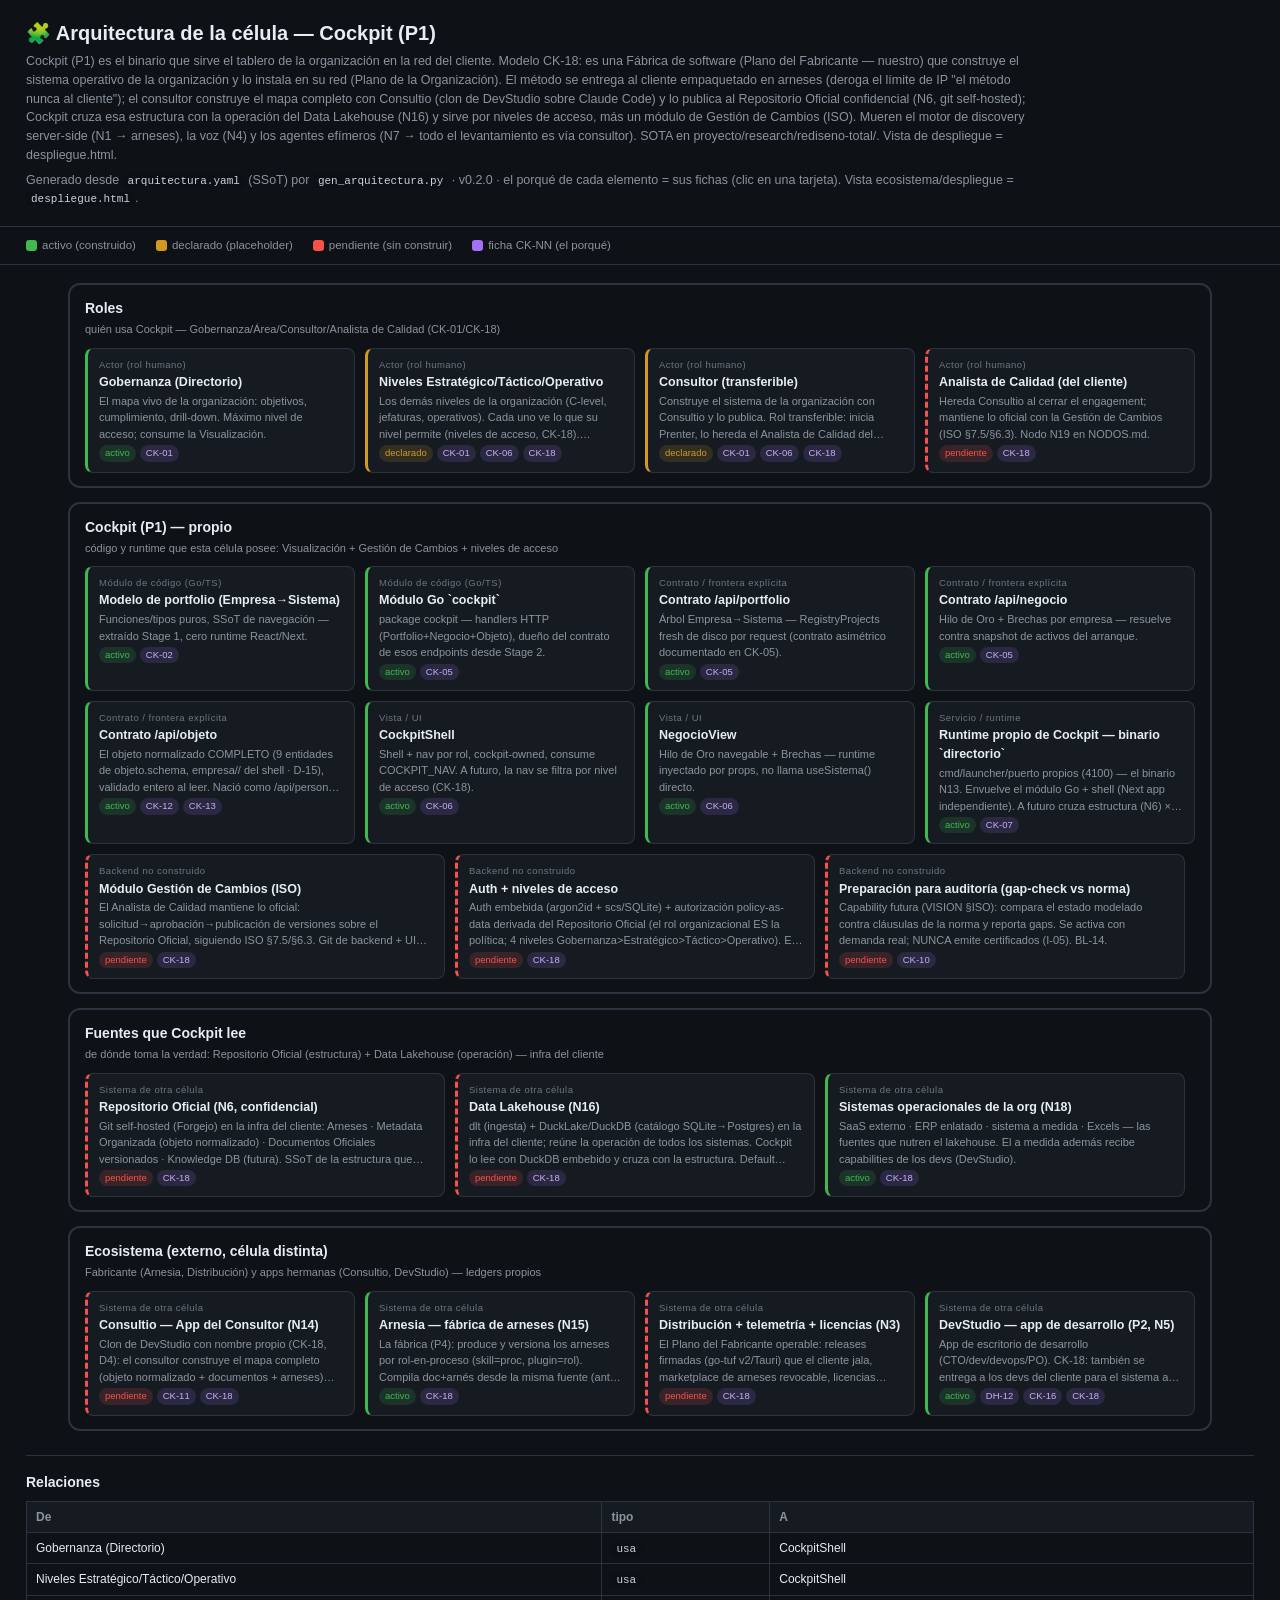
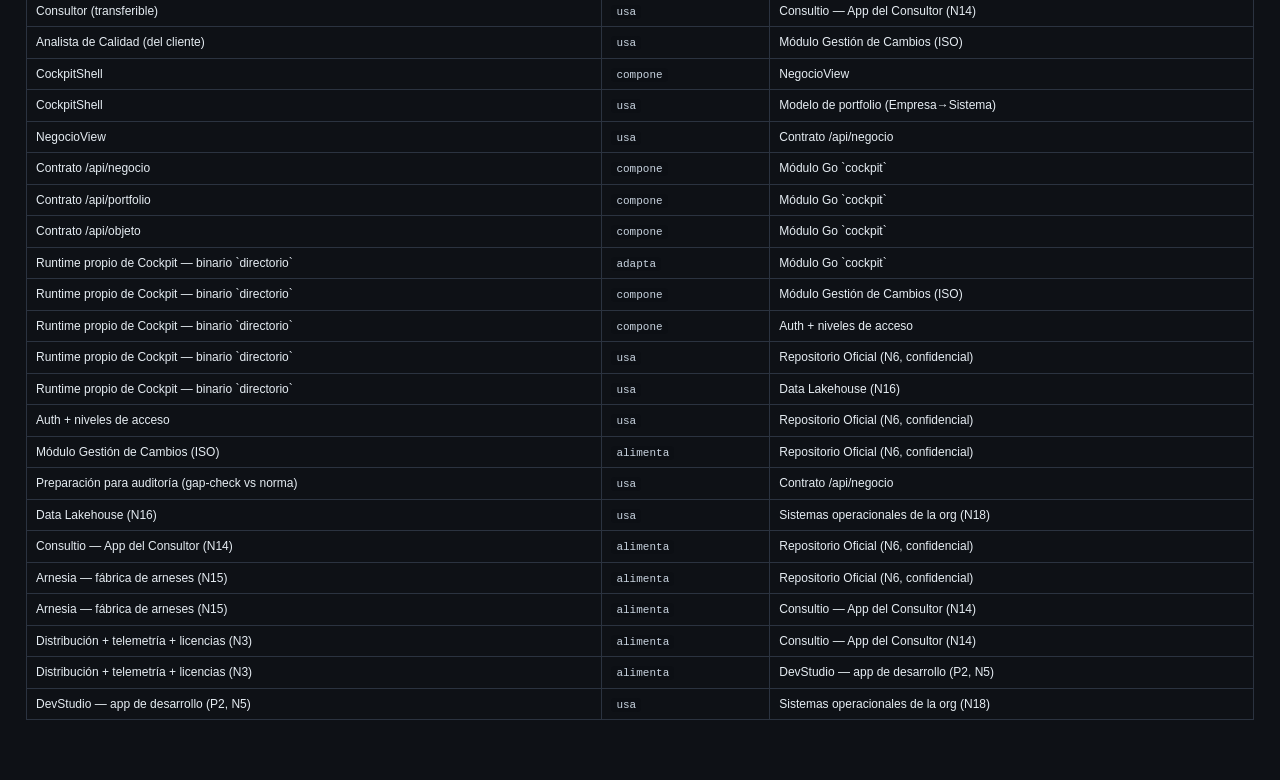
==== commit fcad9ef4: "feat: rediseño de fondo — Fábrica + Organización instalada — CK-18 De "BYOC con motor server-side" a" ====
--- a/sistema/arquitectura/arquitectura.html
+++ b/sistema/arquitectura/arquitectura.html
@@ -56,8 +56,8 @@
 <body>
 <header>
   <h1>🧩 Arquitectura de la célula — Cockpit (P1)</h1>
-  <div class="sub">Cockpit (P1, "Discovery") y P2 ("Delivery") son productos independientes (Candidata A, I-74) — cero import de código. Stage 4 (CK-07) ejecutado: Cockpit tiene runtime propio (binario `directorio`, N13). Evolución CK-16: P2 = DevStudio (app de escritorio por usuario, reemplazó al server DevHub; GitHub como conector de la orquestación) — el contrato de datos CK-08 quedó derogado y la conexión de delivery hacia Cockpit se diseña con el primer consumidor real (BL-18). Este modelo existe para que esa frontera nunca vuelva a leerse como "un solo sistema" — el error que corrigieron I-74/CK-07 v2.</div>
-  <div class="sub" style="margin-top:6px">Generado desde <code>arquitectura.yaml</code> (SSoT) por <code>gen_arquitectura.py</code> · v0.1.0 · el porqué de cada elemento = sus fichas (clic en una tarjeta). Vista ecosistema/despliegue = <code>despliegue.html</code>.</div>
+  <div class="sub">Cockpit (P1) es el binario que sirve el tablero de la organización en la red del cliente. Modelo CK-18: es una Fábrica de software (Plano del Fabricante — nuestro) que construye el sistema operativo de la organización y lo instala en su red (Plano de la Organización). El método se entrega al cliente empaquetado en arneses (deroga el límite de IP "el método nunca al cliente"); el consultor construye el mapa completo con Consultio (clon de DevStudio sobre Claude Code) y lo publica al Repositorio Oficial confidencial (N6, git self-hosted); Cockpit cruza esa estructura con la operación del Data Lakehouse (N16) y sirve por niveles de acceso, más un módulo de Gestión de Cambios (ISO). Mueren el motor de discovery server-side (N1 → arneses), la voz (N4) y los agentes efímeros (N7 → todo el levantamiento es vía consultor). SOTA en proyecto/research/rediseno-total/. Vista de despliegue = despliegue.html.</div>
+  <div class="sub" style="margin-top:6px">Generado desde <code>arquitectura.yaml</code> (SSoT) por <code>gen_arquitectura.py</code> · v0.2.0 · el porqué de cada elemento = sus fichas (clic en una tarjeta). Vista ecosistema/despliegue = <code>despliegue.html</code>.</div>
 </header>
 <div class="legend">
   <span class="k"><span class="sw" style="background:var(--activo)"></span>activo (construido)</span>
@@ -74,7 +74,7 @@
   <div id="dBo"></div>
 </aside>
 <script>
-var MODELO = {"planos": [{"id": "actores", "nombre": "Roles", "sub": "quién usa Cockpit — Directorio · Área · Consultor (CK-01)"}, {"id": "cockpit-app", "nombre": "Cockpit (P1) — propio", "sub": "código y runtime que esta célula posee, hoy y a futuro"}, {"id": "contrato", "nombre": "Conexión de datos (DESTINO)", "sub": "cómo llegan los datos de delivery a Cockpit — sin mecanismo (CK-08 derogado en CK-16, TBD con BL-18)"}, {"id": "devhub-externo", "nombre": "DevStudio (P2) — externo", "sub": "app de escritorio de desarrollo; futura fuente de datos de Cockpit vía GitHub; célula distinta, ledger DH-NN"}], "tipoLabel": {"actor": "Actor (rol humano)", "modulo": "Módulo de código (Go/TS)", "vista": "Vista / UI", "contrato": "Contrato / frontera explícita", "servicio": "Servicio / runtime", "backend": "Backend no construido", "sistema-externo": "Sistema de otra célula"}, "componentes": [{"id": "rol-directorio", "tipo": "actor", "plano": "actores", "nombre": "Directorio", "estado": "activo", "fichas": ["CK-01"], "ruta": null, "proposito": "El mapa vivo de la organización: objetivos, cumplimiento, drill-down. Consume la Vista Negocio."}, {"id": "rol-area", "tipo": "actor", "plano": "actores", "nombre": "Área", "estado": "declarado", "fichas": ["CK-01", "CK-06"], "ruta": null, "proposito": "Su rebanada de procesos/sistemas. Placeholder 'próximamente' en CockpitShell (CK-06) — sin auth real todavía."}, {"id": "rol-consultor", "tipo": "actor", "plano": "actores", "nombre": "Consultor", "estado": "declarado", "fichas": ["CK-01", "CK-06"], "ruta": null, "proposito": "En fase de implantación. Placeholder 'próximamente' en CockpitShell; a futuro opera el Motor de Discovery."}, {"id": "portfolio-model", "tipo": "modulo", "plano": "cockpit-app", "nombre": "Modelo de portfolio (Empresa→Sistema)", "estado": "activo", "fichas": ["CK-02"], "ruta": "ui/lib/portfolio.ts", "proposito": "Funciones/tipos puros, SSoT de navegación — extraído Stage 1, cero runtime React/Next."}, {"id": "cockpit-go-module", "tipo": "modulo", "plano": "cockpit-app", "nombre": "Módulo Go `cockpit`", "estado": "activo", "fichas": ["CK-05"], "ruta": "go", "proposito": "package cockpit — handlers HTTP de Directorio (Portfolio+Negocio), dueño del contrato de esos endpoints desde Stage 2."}, {"id": "portfolio-api", "tipo": "contrato", "plano": "cockpit-app", "nombre": "Contrato /api/portfolio", "estado": "activo", "fichas": ["CK-05"], "ruta": "go/portfolio.go", "proposito": "Árbol Empresa→Sistema — RegistryProjects fresh de disco por request (contrato asimétrico documentado en CK-05)."}, {"id": "negocio-api", "tipo": "contrato", "plano": "cockpit-app", "nombre": "Contrato /api/negocio", "estado": "activo", "fichas": ["CK-05"], "ruta": "go/negocio.go", "proposito": "Hilo de Oro + Brechas por empresa — resuelve contra snapshot de activos del arranque."}, {"id": "objeto-api", "tipo": "contrato", "plano": "cockpit-app", "nombre": "Contrato /api/objeto", "estado": "activo", "fichas": ["CK-12", "CK-13"], "ruta": "go/objeto.go", "proposito": "El objeto normalizado COMPLETO (9 entidades de objeto.schema, empresa/<tipo>/ del shell · D-15), validado entero al leer (refs del Hilo cruzan entidades, RACI A==1, enums, ciclos). Nació como /api/personas (CK-12), generalizado y superseded en CK-13."}, {"id": "cockpit-shell", "tipo": "vista", "plano": "cockpit-app", "nombre": "CockpitShell", "estado": "activo", "fichas": ["CK-06"], "ruta": "ui/components/shell/CockpitShell.tsx", "proposito": "Shell + nav por rol (Directorio vivo; Área/Consultor placeholder), cockpit-owned, consume COCKPIT_NAV."}, {"id": "negocio-view", "tipo": "vista", "plano": "cockpit-app", "nombre": "NegocioView", "estado": "activo", "fichas": ["CK-06"], "ruta": "ui/components/negocio/NegocioView.tsx", "proposito": "Hilo de Oro navegable + Brechas — runtime inyectado por props (empresa/tree/setEmpresa), no llama useSistema() directo."}, {"id": "cockpit-runtime-propio", "tipo": "servicio", "plano": "cockpit-app", "nombre": "Runtime propio de Cockpit — binario `directorio`", "estado": "activo", "fichas": ["CK-07"], "ruta": "go/cmd/directorio", "proposito": "cmd/launcher/puerto propios (4100) — el binario N13 (NODOS.md), único binario del data plane desde CK-16. Envuelve cockpit-go-module + cockpit-shell (Next app independiente), sin depender de ningún otro producto ni importar su código."}, {"id": "motor-discovery", "tipo": "backend", "plano": "cockpit-app", "nombre": "Motor de Discovery (ingesta multi-fuente)", "estado": "pendiente", "fichas": ["I-74"], "ruta": null, "proposito": "La mitad de P1 aún no construida — As-Is/To-Be/gaps, razonamiento server-side (N1 en NODOS.md). Campaña propia, sin fecha; sigue siendo P1, no un tercer producto."}, {"id": "app-auditor", "tipo": "servicio", "plano": "cockpit-app", "nombre": "App del Auditor (Consultor)", "estado": "pendiente", "fichas": ["CK-11", "CK-14"], "ruta": null, "proposito": "Aplicación instalable propia del consultor (patrón harness-studio/dev-studio) — opera el método (sistema/metodo/proceso) y publica su resultado al repo de la empresa cliente: 'deploy de procesos', como código a producción pero con procesos/roles/objetivos que Cockpit entiende y renderiza. Nodo N14 en NODOS.md (CK-14: límites arquitectónicos fijados, R16/R17). BL-15..BL-17."}, {"id": "prep-auditoria", "tipo": "backend", "plano": "cockpit-app", "nombre": "Preparación para auditoría (gap-check vs norma)", "estado": "pendiente", "fichas": ["CK-10"], "ruta": null, "proposito": "Capability futura declarada en VISION §ISO: compara el estado modelado del cliente contra cláusulas de la norma y reporta gaps. Se activa solo con demanda real; NUNCA emite certificados (límite I-05). BL-14."}, {"id": "contrato-datos", "tipo": "contrato", "plano": "contrato", "nombre": "Conexión de datos de delivery (DevStudio/GitHub→Cockpit)", "estado": "pendiente", "fichas": ["CK-07", "CK-08", "CK-16"], "ruta": null, "proposito": "SIN mecanismo firmado. El diseño CK-08 (Pull API contra el server DevHub en vivo) quedó DEROGADO en CK-16 — el host contra el que se diseñó ya no existirá (P2 = DevStudio, app de escritorio; GitHub como conector). Se diseña con el primer consumidor real (BL-18), probablemente leyendo del repo GitHub del cliente."}, {"id": "graduacion-repo", "tipo": "contrato", "plano": "contrato", "nombre": "Condición de graduación a repo propio", "estado": "activo", "fichas": ["I-64", "I-71"], "ruta": null, "proposito": "Mitad-1 (frontera por carpetas) vigente — separar RUNTIME no implica separar REPO. Mitad-2 (cadencia comercial propia) derogada por I-71. Gobierna el alcance de Stage 4: dos binarios, un monorepo."}, {"id": "devhub-delivery", "tipo": "sistema-externo", "plano": "devhub-externo", "nombre": "DevStudio — app de escritorio de desarrollo (P2, N5)", "estado": "activo", "fichas": ["DH-12", "CK-16"], "ruta": "~/Proyectos/dev-studio (repo propio, externo)", "proposito": "Reemplaza al server DevHub (re-fichado N5, CK-16): app de escritorio por usuario (CTO/dev/devops/PO) para construir con proceso/arquitectura/doc as-code; GitHub como conector (PM refina/prioriza → devs reciben sus historias). Futura fuente de datos de delivery de Cockpit (mecanismo TBD, BL-18). Célula y ledger propios (DH-NN)."}], "relaciones": [{"from": "rol-directorio", "to": "cockpit-shell", "tipo": "usa"}, {"from": "rol-area", "to": "cockpit-shell", "tipo": "usa"}, {"from": "rol-consultor", "to": "cockpit-shell", "tipo": "usa"}, {"from": "rol-consultor", "to": "motor-discovery", "tipo": "usa"}, {"from": "rol-consultor", "to": "app-auditor", "tipo": "usa"}, {"from": "app-auditor", "to": "cockpit-runtime-propio", "tipo": "alimenta"}, {"from": "prep-auditoria", "to": "negocio-api", "tipo": "usa"}, {"from": "cockpit-shell", "to": "negocio-view", "tipo": "compone"}, {"from": "cockpit-shell", "to": "portfolio-model", "tipo": "usa"}, {"from": "negocio-view", "to": "negocio-api", "tipo": "usa"}, {"from": "negocio-api", "to": "cockpit-go-module", "tipo": "compone"}, {"from": "portfolio-api", "to": "cockpit-go-module", "tipo": "compone"}, {"from": "cockpit-runtime-propio", "to": "cockpit-go-module", "tipo": "adapta"}, {"from": "cockpit-runtime-propio", "to": "motor-discovery", "tipo": "compone"}, {"from": "cockpit-runtime-propio", "to": "contrato-datos", "tipo": "usa"}, {"from": "contrato-datos", "to": "devhub-delivery", "tipo": "adapta"}, {"from": "graduacion-repo", "to": "cockpit-runtime-propio", "tipo": "gobierna"}]};
+var MODELO = {"planos": [{"id": "actores", "nombre": "Roles", "sub": "quién usa Cockpit — Gobernanza/Área/Consultor/Analista de Calidad (CK-01/CK-18)"}, {"id": "cockpit-app", "nombre": "Cockpit (P1) — propio", "sub": "código y runtime que esta célula posee: Visualización + Gestión de Cambios + niveles de acceso"}, {"id": "fuentes", "nombre": "Fuentes que Cockpit lee", "sub": "de dónde toma la verdad: Repositorio Oficial (estructura) + Data Lakehouse (operación) — infra del cliente"}, {"id": "ecosistema", "nombre": "Ecosistema (externo, célula distinta)", "sub": "Fabricante (Arnesia, Distribución) y apps hermanas (Consultio, DevStudio) — ledgers propios"}], "tipoLabel": {"actor": "Actor (rol humano)", "modulo": "Módulo de código (Go/TS)", "vista": "Vista / UI", "contrato": "Contrato / frontera explícita", "servicio": "Servicio / runtime", "backend": "Backend no construido", "sistema-externo": "Sistema de otra célula"}, "componentes": [{"id": "rol-directorio", "tipo": "actor", "plano": "actores", "nombre": "Gobernanza (Directorio)", "estado": "activo", "fichas": ["CK-01"], "ruta": null, "proposito": "El mapa vivo de la organización: objetivos, cumplimiento, drill-down. Máximo nivel de acceso; consume la Visualización."}, {"id": "rol-area", "tipo": "actor", "plano": "actores", "nombre": "Niveles Estratégico/Táctico/Operativo", "estado": "declarado", "fichas": ["CK-01", "CK-06", "CK-18"], "ruta": null, "proposito": "Los demás niveles de la organización (C-level, jefaturas, operativos). Cada uno ve lo que su nivel permite (niveles de acceso, CK-18). Placeholder 'próximamente' en el shell."}, {"id": "rol-consultor", "tipo": "actor", "plano": "actores", "nombre": "Consultor (transferible)", "estado": "declarado", "fichas": ["CK-01", "CK-06", "CK-18"], "ruta": null, "proposito": "Construye el sistema de la organización con Consultio y lo publica. Rol transferible: inicia Prenter, lo hereda el Analista de Calidad del cliente."}, {"id": "rol-analista-calidad", "tipo": "actor", "plano": "actores", "nombre": "Analista de Calidad (del cliente)", "estado": "pendiente", "fichas": ["CK-18"], "ruta": null, "proposito": "Hereda Consultio al cerrar el engagement; mantiene lo oficial con la Gestión de Cambios (ISO §7.5/§6.3). Nodo N19 en NODOS.md."}, {"id": "portfolio-model", "tipo": "modulo", "plano": "cockpit-app", "nombre": "Modelo de portfolio (Empresa→Sistema)", "estado": "activo", "fichas": ["CK-02"], "ruta": "ui/lib/portfolio.ts", "proposito": "Funciones/tipos puros, SSoT de navegación — extraído Stage 1, cero runtime React/Next."}, {"id": "cockpit-go-module", "tipo": "modulo", "plano": "cockpit-app", "nombre": "Módulo Go `cockpit`", "estado": "activo", "fichas": ["CK-05"], "ruta": "go", "proposito": "package cockpit — handlers HTTP (Portfolio+Negocio+Objeto), dueño del contrato de esos endpoints desde Stage 2."}, {"id": "portfolio-api", "tipo": "contrato", "plano": "cockpit-app", "nombre": "Contrato /api/portfolio", "estado": "activo", "fichas": ["CK-05"], "ruta": "go/portfolio.go", "proposito": "Árbol Empresa→Sistema — RegistryProjects fresh de disco por request (contrato asimétrico documentado en CK-05)."}, {"id": "negocio-api", "tipo": "contrato", "plano": "cockpit-app", "nombre": "Contrato /api/negocio", "estado": "activo", "fichas": ["CK-05"], "ruta": "go/negocio.go", "proposito": "Hilo de Oro + Brechas por empresa — resuelve contra snapshot de activos del arranque."}, {"id": "objeto-api", "tipo": "contrato", "plano": "cockpit-app", "nombre": "Contrato /api/objeto", "estado": "activo", "fichas": ["CK-12", "CK-13"], "ruta": "go/objeto.go", "proposito": "El objeto normalizado COMPLETO (9 entidades de objeto.schema, empresa/<tipo>/ del shell · D-15), validado entero al leer. Nació como /api/personas (CK-12), generalizado en CK-13."}, {"id": "cockpit-shell", "tipo": "vista", "plano": "cockpit-app", "nombre": "CockpitShell", "estado": "activo", "fichas": ["CK-06"], "ruta": "ui/components/shell/CockpitShell.tsx", "proposito": "Shell + nav por rol, cockpit-owned, consume COCKPIT_NAV. A futuro, la nav se filtra por nivel de acceso (CK-18)."}, {"id": "negocio-view", "tipo": "vista", "plano": "cockpit-app", "nombre": "NegocioView", "estado": "activo", "fichas": ["CK-06"], "ruta": "ui/components/negocio/NegocioView.tsx", "proposito": "Hilo de Oro navegable + Brechas — runtime inyectado por props, no llama useSistema() directo."}, {"id": "cockpit-runtime-propio", "tipo": "servicio", "plano": "cockpit-app", "nombre": "Runtime propio de Cockpit — binario `directorio`", "estado": "activo", "fichas": ["CK-07"], "ruta": "go/cmd/directorio", "proposito": "cmd/launcher/puerto propios (4100) — el binario N13. Envuelve el módulo Go + shell (Next app independiente). A futuro cruza estructura (N6) × operación (N16) y sirve por nivel de acceso (CK-18)."}, {"id": "gestion-cambios", "tipo": "backend", "plano": "cockpit-app", "nombre": "Módulo Gestión de Cambios (ISO)", "estado": "pendiente", "fichas": ["CK-18"], "ruta": null, "proposito": "El Analista de Calidad mantiene lo oficial: solicitud→aprobación→publicación de versiones sobre el Repositorio Oficial, siguiendo ISO §7.5/§6.3. Git de backend + UI que oculta git; firma persistida en DB además de git. SOTA: research/rediseno-total/06."}, {"id": "niveles-acceso", "tipo": "backend", "plano": "cockpit-app", "nombre": "Auth + niveles de acceso", "estado": "pendiente", "fichas": ["CK-18"], "ruta": null, "proposito": "Auth embebida (argon2id + scs/SQLite) + autorización policy-as-data derivada del Repositorio Oficial (el rol organizacional ES la política; 4 niveles Gobernanza>Estratégico>Táctico>Operativo). Ex-BL-12, sube a alta. SOTA: research/rediseno-total/05."}, {"id": "prep-auditoria", "tipo": "backend", "plano": "cockpit-app", "nombre": "Preparación para auditoría (gap-check vs norma)", "estado": "pendiente", "fichas": ["CK-10"], "ruta": null, "proposito": "Capability futura (VISION §ISO): compara el estado modelado contra cláusulas de la norma y reporta gaps. Se activa con demanda real; NUNCA emite certificados (I-05). BL-14."}, {"id": "repositorio-oficial", "tipo": "sistema-externo", "plano": "fuentes", "nombre": "Repositorio Oficial (N6, confidencial)", "estado": "pendiente", "fichas": ["CK-18"], "ruta": null, "proposito": "Git self-hosted (Forgejo) en la infra del cliente: Arneses · Metadata Organizada (objeto normalizado) · Documentos Oficiales versionados · Knowledge DB (futura). SSoT de la estructura que Cockpit lee. Ya no es GitHub (re-fichado CK-18). SOTA: research/rediseno-total/01."}, {"id": "data-lakehouse", "tipo": "sistema-externo", "plano": "fuentes", "nombre": "Data Lakehouse (N16)", "estado": "pendiente", "fichas": ["CK-18"], "ruta": null, "proposito": "dlt (ingesta) + DuckLake/DuckDB (catálogo SQLite→Postgres) en la infra del cliente; reúne la operación de todos los sistemas. Cockpit lo lee con DuckDB embebido y cruza con la estructura. Default cliente; hosteado por nosotros = opción. SOTA: research/rediseno-total/03."}, {"id": "sistemas-org", "tipo": "sistema-externo", "plano": "fuentes", "nombre": "Sistemas operacionales de la org (N18)", "estado": "activo", "fichas": ["CK-18"], "ruta": null, "proposito": "SaaS externo · ERP enlatado · sistema a medida · Excels — las fuentes que nutren el lakehouse. El a medida además recibe capabilities de los devs (DevStudio)."}, {"id": "consultio", "tipo": "sistema-externo", "plano": "ecosistema", "nombre": "Consultio — App del Consultor (N14)", "estado": "pendiente", "fichas": ["CK-11", "CK-18"], "ruta": null, "proposito": "Clon de DevStudio con nombre propio (CK-18, D4): el consultor construye el mapa completo (objeto normalizado + documentos + arneses) sobre su Claude Code y lo publica al Repositorio Oficial — 'deploy de procesos', con preview local de Cockpit. Transferible al Analista de Calidad. BL-15..17."}, {"id": "arnesia", "tipo": "sistema-externo", "plano": "ecosistema", "nombre": "Arnesia — fábrica de arneses (N15)", "estado": "activo", "fichas": ["CK-18"], "ruta": "~/Proyectos/harness-studio (repo propio, externo)", "proposito": "La fábrica (P4): produce y versiona los arneses por rol-en-proceso (skill=proc, plugin=rol). Compila doc+arnés desde la misma fuente (anti-drift). Se entrega al cliente para que mantenga los suyos. SOTA: research/rediseno-total/07."}, {"id": "distribucion-fabricante", "tipo": "sistema-externo", "plano": "ecosistema", "nombre": "Distribución + telemetría + licencias (N3)", "estado": "pendiente", "fichas": ["CK-18"], "ruta": null, "proposito": "El Plano del Fabricante operable: releases firmadas (go-tuf v2/Tauri) que el cliente jala, marketplace de arneses revocable, licencias Ed25519, telemetría OTLP/mTLS opt-in. Habilita el contrato de mantenimiento. SOTA: research/rediseno-total/04."}, {"id": "devstudio", "tipo": "sistema-externo", "plano": "ecosistema", "nombre": "DevStudio — app de desarrollo (P2, N5)", "estado": "activo", "fichas": ["DH-12", "CK-16", "CK-18"], "ruta": "~/Proyectos/dev-studio (repo propio, externo)", "proposito": "App de escritorio de desarrollo (CTO/dev/devops/PO). CK-18: también se entrega a los devs del cliente para el sistema a medida; sus arneses de dev se modifican en Arnesia. Linaje del que se clona Consultio. Célula y ledger propios (DH-NN)."}], "relaciones": [{"from": "rol-directorio", "to": "cockpit-shell", "tipo": "usa"}, {"from": "rol-area", "to": "cockpit-shell", "tipo": "usa"}, {"from": "rol-consultor", "to": "consultio", "tipo": "usa"}, {"from": "rol-analista-calidad", "to": "gestion-cambios", "tipo": "usa"}, {"from": "cockpit-shell", "to": "negocio-view", "tipo": "compone"}, {"from": "cockpit-shell", "to": "portfolio-model", "tipo": "usa"}, {"from": "negocio-view", "to": "negocio-api", "tipo": "usa"}, {"from": "negocio-api", "to": "cockpit-go-module", "tipo": "compone"}, {"from": "portfolio-api", "to": "cockpit-go-module", "tipo": "compone"}, {"from": "objeto-api", "to": "cockpit-go-module", "tipo": "compone"}, {"from": "cockpit-runtime-propio", "to": "cockpit-go-module", "tipo": "adapta"}, {"from": "cockpit-runtime-propio", "to": "gestion-cambios", "tipo": "compone"}, {"from": "cockpit-runtime-propio", "to": "niveles-acceso", "tipo": "compone"}, {"from": "cockpit-runtime-propio", "to": "repositorio-oficial", "tipo": "usa"}, {"from": "cockpit-runtime-propio", "to": "data-lakehouse", "tipo": "usa"}, {"from": "niveles-acceso", "to": "repositorio-oficial", "tipo": "usa"}, {"from": "gestion-cambios", "to": "repositorio-oficial", "tipo": "alimenta"}, {"from": "prep-auditoria", "to": "negocio-api", "tipo": "usa"}, {"from": "data-lakehouse", "to": "sistemas-org", "tipo": "usa"}, {"from": "consultio", "to": "repositorio-oficial", "tipo": "alimenta"}, {"from": "arnesia", "to": "repositorio-oficial", "tipo": "alimenta"}, {"from": "arnesia", "to": "consultio", "tipo": "alimenta"}, {"from": "distribucion-fabricante", "to": "consultio", "tipo": "alimenta"}, {"from": "distribucion-fabricante", "to": "devstudio", "tipo": "alimenta"}, {"from": "devstudio", "to": "sistemas-org", "tipo": "usa"}]};
 (function(){
   var byId={}; MODELO.componentes.forEach(function(c){byId[c.id]=c});
   var cont=document.getElementById('planos');
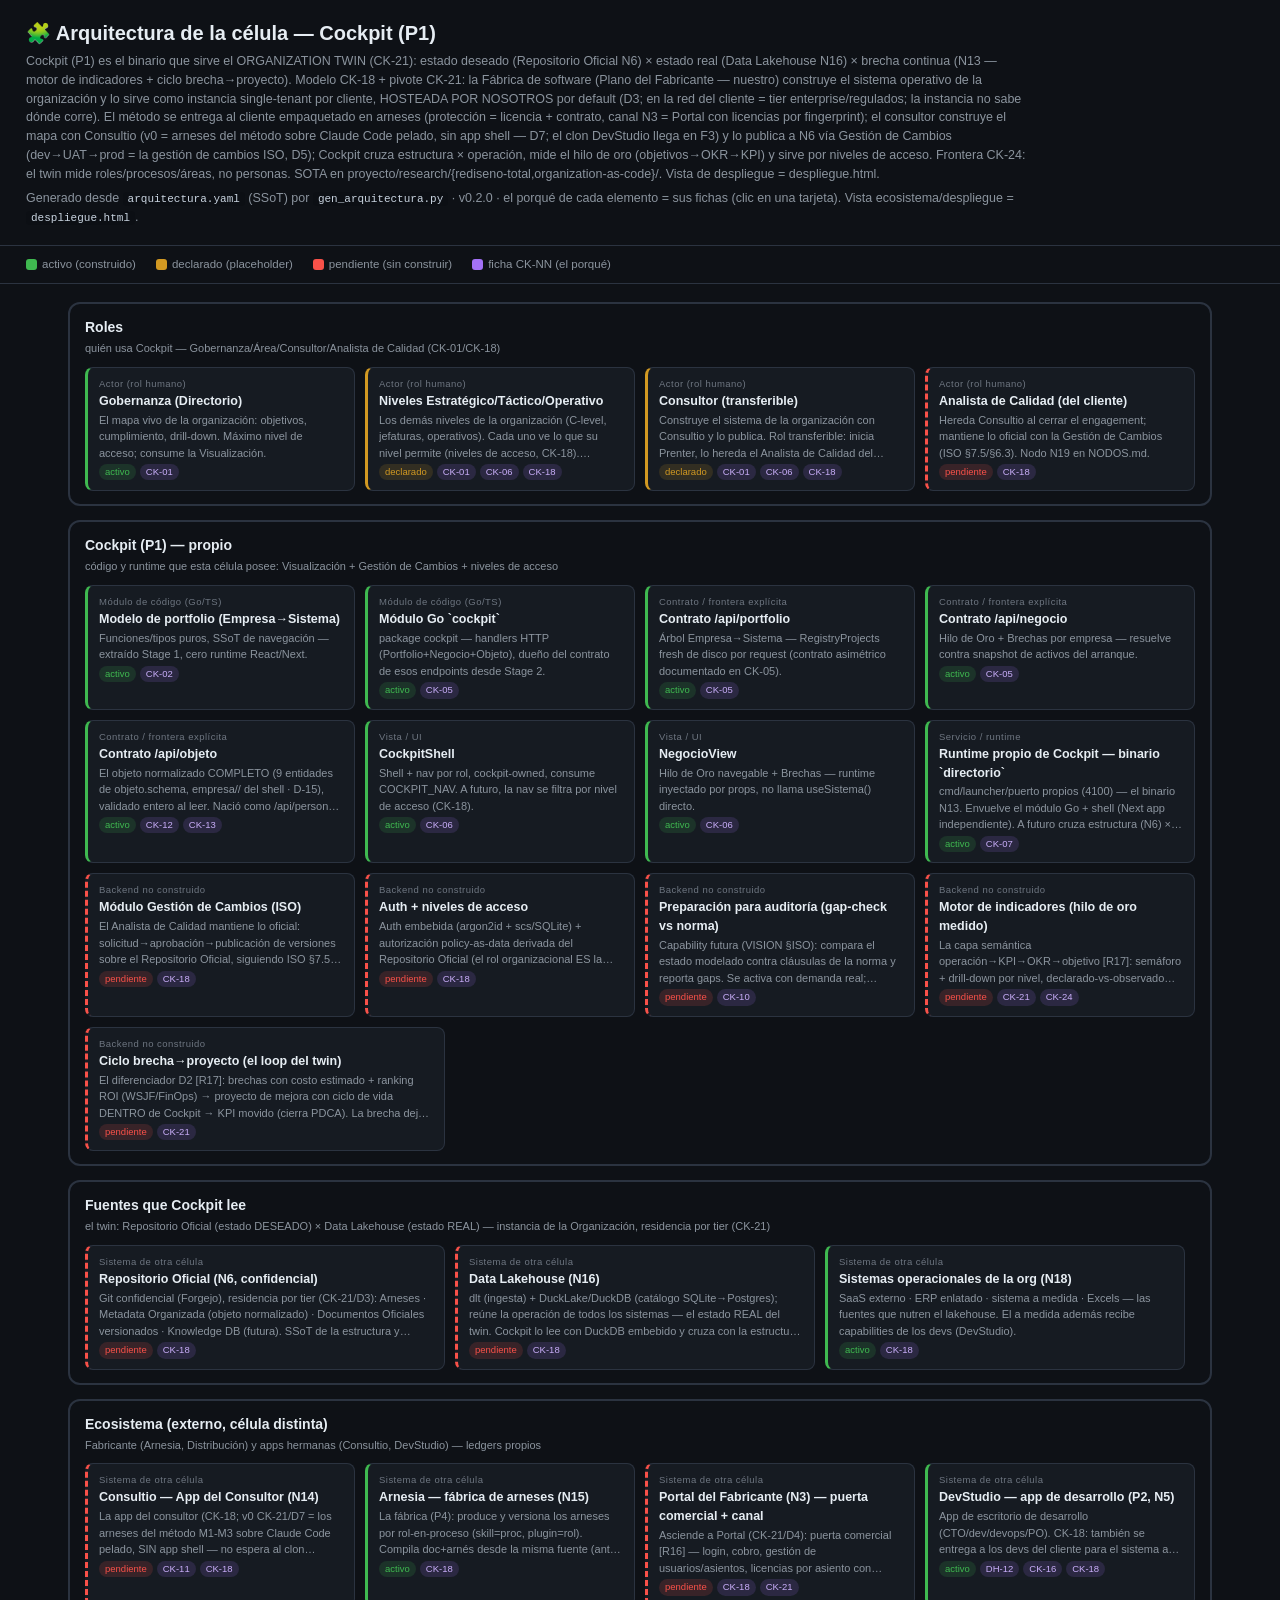
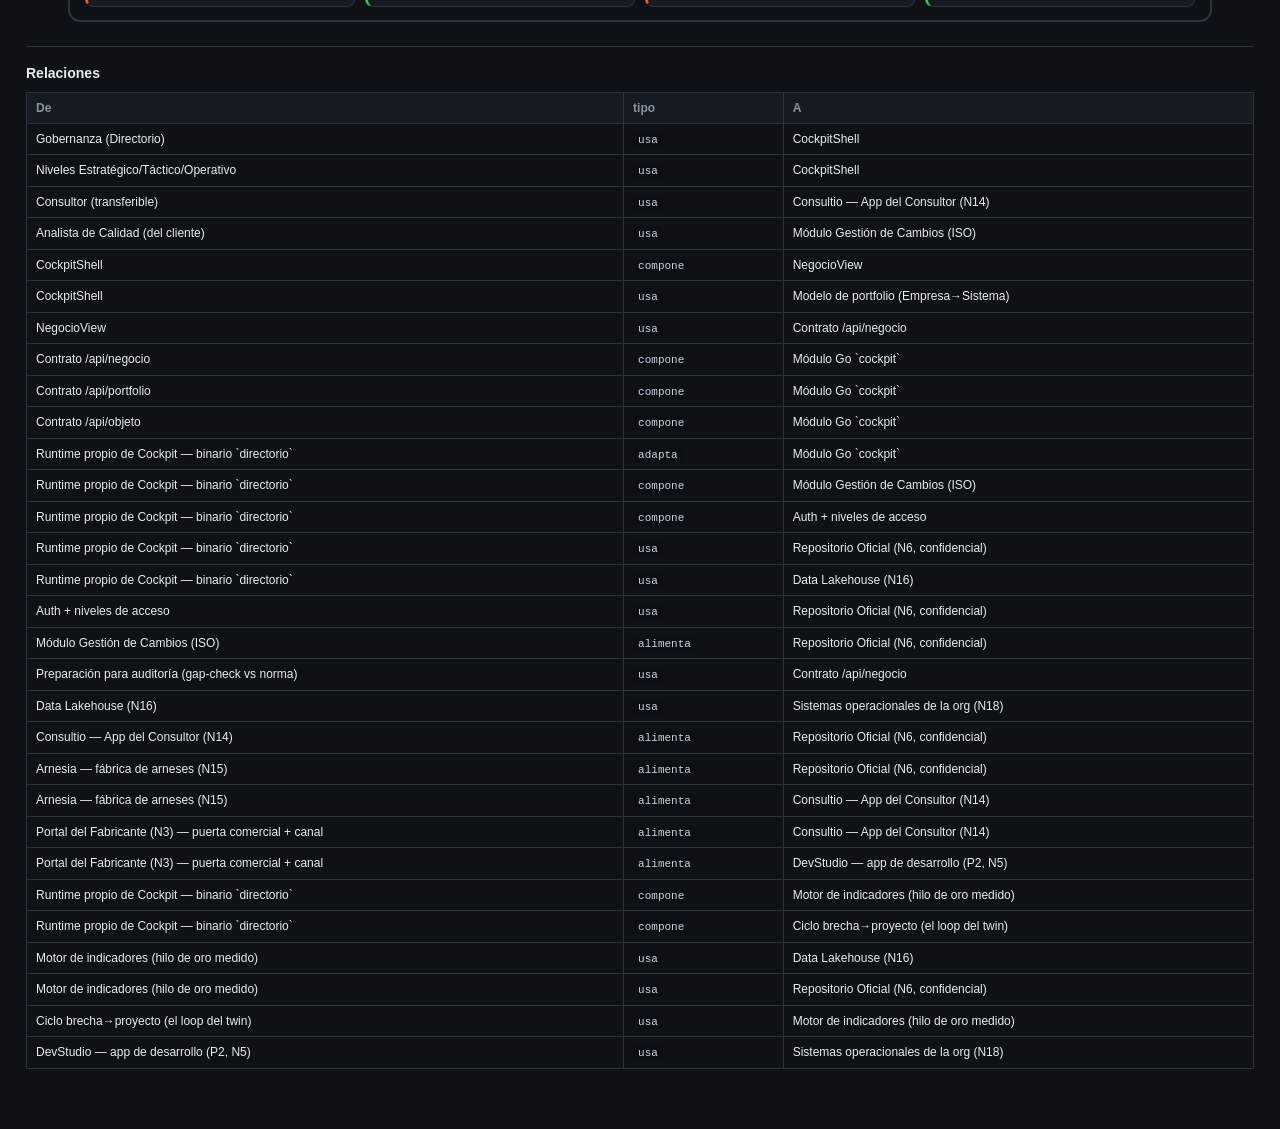
==== commit 7a94c679: "feat: construye T-1..T-4 arquitectura-refichado-ck21 — R-walk R17 + tier + Portal + twin Ready packa" ====
--- a/sistema/arquitectura/arquitectura.html
+++ b/sistema/arquitectura/arquitectura.html
@@ -56,7 +56,7 @@
 <body>
 <header>
   <h1>🧩 Arquitectura de la célula — Cockpit (P1)</h1>
-  <div class="sub">Cockpit (P1) es el binario que sirve el tablero de la organización en la red del cliente. Modelo CK-18: es una Fábrica de software (Plano del Fabricante — nuestro) que construye el sistema operativo de la organización y lo instala en su red (Plano de la Organización). El método se entrega al cliente empaquetado en arneses (deroga el límite de IP "el método nunca al cliente"); el consultor construye el mapa completo con Consultio (clon de DevStudio sobre Claude Code) y lo publica al Repositorio Oficial confidencial (N6, git self-hosted); Cockpit cruza esa estructura con la operación del Data Lakehouse (N16) y sirve por niveles de acceso, más un módulo de Gestión de Cambios (ISO). Mueren el motor de discovery server-side (N1 → arneses), la voz (N4) y los agentes efímeros (N7 → todo el levantamiento es vía consultor). SOTA en proyecto/research/rediseno-total/. Vista de despliegue = despliegue.html.</div>
+  <div class="sub">Cockpit (P1) es el binario que sirve el ORGANIZATION TWIN (CK-21): estado deseado (Repositorio Oficial N6) × estado real (Data Lakehouse N16) × brecha continua (N13 — motor de indicadores + ciclo brecha→proyecto). Modelo CK-18 + pivote CK-21: la Fábrica de software (Plano del Fabricante — nuestro) construye el sistema operativo de la organización y lo sirve como instancia single-tenant por cliente, HOSTEADA POR NOSOTROS por default (D3; en la red del cliente = tier enterprise/regulados; la instancia no sabe dónde corre). El método se entrega al cliente empaquetado en arneses (protección = licencia + contrato, canal N3 = Portal con licencias por fingerprint); el consultor construye el mapa con Consultio (v0 = arneses del método sobre Claude Code pelado, sin app shell — D7; el clon DevStudio llega en F3) y lo publica a N6 vía Gestión de Cambios (dev→UAT→prod = la gestión de cambios ISO, D5); Cockpit cruza estructura × operación, mide el hilo de oro (objetivos→OKR→KPI) y sirve por niveles de acceso. Frontera CK-24: el twin mide roles/procesos/áreas, no personas. SOTA en proyecto/research/{rediseno-total,organization-as-code}/. Vista de despliegue = despliegue.html.</div>
   <div class="sub" style="margin-top:6px">Generado desde <code>arquitectura.yaml</code> (SSoT) por <code>gen_arquitectura.py</code> · v0.2.0 · el porqué de cada elemento = sus fichas (clic en una tarjeta). Vista ecosistema/despliegue = <code>despliegue.html</code>.</div>
 </header>
 <div class="legend">
@@ -74,7 +74,7 @@
   <div id="dBo"></div>
 </aside>
 <script>
-var MODELO = {"planos": [{"id": "actores", "nombre": "Roles", "sub": "quién usa Cockpit — Gobernanza/Área/Consultor/Analista de Calidad (CK-01/CK-18)"}, {"id": "cockpit-app", "nombre": "Cockpit (P1) — propio", "sub": "código y runtime que esta célula posee: Visualización + Gestión de Cambios + niveles de acceso"}, {"id": "fuentes", "nombre": "Fuentes que Cockpit lee", "sub": "de dónde toma la verdad: Repositorio Oficial (estructura) + Data Lakehouse (operación) — infra del cliente"}, {"id": "ecosistema", "nombre": "Ecosistema (externo, célula distinta)", "sub": "Fabricante (Arnesia, Distribución) y apps hermanas (Consultio, DevStudio) — ledgers propios"}], "tipoLabel": {"actor": "Actor (rol humano)", "modulo": "Módulo de código (Go/TS)", "vista": "Vista / UI", "contrato": "Contrato / frontera explícita", "servicio": "Servicio / runtime", "backend": "Backend no construido", "sistema-externo": "Sistema de otra célula"}, "componentes": [{"id": "rol-directorio", "tipo": "actor", "plano": "actores", "nombre": "Gobernanza (Directorio)", "estado": "activo", "fichas": ["CK-01"], "ruta": null, "proposito": "El mapa vivo de la organización: objetivos, cumplimiento, drill-down. Máximo nivel de acceso; consume la Visualización."}, {"id": "rol-area", "tipo": "actor", "plano": "actores", "nombre": "Niveles Estratégico/Táctico/Operativo", "estado": "declarado", "fichas": ["CK-01", "CK-06", "CK-18"], "ruta": null, "proposito": "Los demás niveles de la organización (C-level, jefaturas, operativos). Cada uno ve lo que su nivel permite (niveles de acceso, CK-18). Placeholder 'próximamente' en el shell."}, {"id": "rol-consultor", "tipo": "actor", "plano": "actores", "nombre": "Consultor (transferible)", "estado": "declarado", "fichas": ["CK-01", "CK-06", "CK-18"], "ruta": null, "proposito": "Construye el sistema de la organización con Consultio y lo publica. Rol transferible: inicia Prenter, lo hereda el Analista de Calidad del cliente."}, {"id": "rol-analista-calidad", "tipo": "actor", "plano": "actores", "nombre": "Analista de Calidad (del cliente)", "estado": "pendiente", "fichas": ["CK-18"], "ruta": null, "proposito": "Hereda Consultio al cerrar el engagement; mantiene lo oficial con la Gestión de Cambios (ISO §7.5/§6.3). Nodo N19 en NODOS.md."}, {"id": "portfolio-model", "tipo": "modulo", "plano": "cockpit-app", "nombre": "Modelo de portfolio (Empresa→Sistema)", "estado": "activo", "fichas": ["CK-02"], "ruta": "ui/lib/portfolio.ts", "proposito": "Funciones/tipos puros, SSoT de navegación — extraído Stage 1, cero runtime React/Next."}, {"id": "cockpit-go-module", "tipo": "modulo", "plano": "cockpit-app", "nombre": "Módulo Go `cockpit`", "estado": "activo", "fichas": ["CK-05"], "ruta": "go", "proposito": "package cockpit — handlers HTTP (Portfolio+Negocio+Objeto), dueño del contrato de esos endpoints desde Stage 2."}, {"id": "portfolio-api", "tipo": "contrato", "plano": "cockpit-app", "nombre": "Contrato /api/portfolio", "estado": "activo", "fichas": ["CK-05"], "ruta": "go/portfolio.go", "proposito": "Árbol Empresa→Sistema — RegistryProjects fresh de disco por request (contrato asimétrico documentado en CK-05)."}, {"id": "negocio-api", "tipo": "contrato", "plano": "cockpit-app", "nombre": "Contrato /api/negocio", "estado": "activo", "fichas": ["CK-05"], "ruta": "go/negocio.go", "proposito": "Hilo de Oro + Brechas por empresa — resuelve contra snapshot de activos del arranque."}, {"id": "objeto-api", "tipo": "contrato", "plano": "cockpit-app", "nombre": "Contrato /api/objeto", "estado": "activo", "fichas": ["CK-12", "CK-13"], "ruta": "go/objeto.go", "proposito": "El objeto normalizado COMPLETO (9 entidades de objeto.schema, empresa/<tipo>/ del shell · D-15), validado entero al leer. Nació como /api/personas (CK-12), generalizado en CK-13."}, {"id": "cockpit-shell", "tipo": "vista", "plano": "cockpit-app", "nombre": "CockpitShell", "estado": "activo", "fichas": ["CK-06"], "ruta": "ui/components/shell/CockpitShell.tsx", "proposito": "Shell + nav por rol, cockpit-owned, consume COCKPIT_NAV. A futuro, la nav se filtra por nivel de acceso (CK-18)."}, {"id": "negocio-view", "tipo": "vista", "plano": "cockpit-app", "nombre": "NegocioView", "estado": "activo", "fichas": ["CK-06"], "ruta": "ui/components/negocio/NegocioView.tsx", "proposito": "Hilo de Oro navegable + Brechas — runtime inyectado por props, no llama useSistema() directo."}, {"id": "cockpit-runtime-propio", "tipo": "servicio", "plano": "cockpit-app", "nombre": "Runtime propio de Cockpit — binario `directorio`", "estado": "activo", "fichas": ["CK-07"], "ruta": "go/cmd/directorio", "proposito": "cmd/launcher/puerto propios (4100) — el binario N13. Envuelve el módulo Go + shell (Next app independiente). A futuro cruza estructura (N6) × operación (N16) y sirve por nivel de acceso (CK-18)."}, {"id": "gestion-cambios", "tipo": "backend", "plano": "cockpit-app", "nombre": "Módulo Gestión de Cambios (ISO)", "estado": "pendiente", "fichas": ["CK-18"], "ruta": null, "proposito": "El Analista de Calidad mantiene lo oficial: solicitud→aprobación→publicación de versiones sobre el Repositorio Oficial, siguiendo ISO §7.5/§6.3. Git de backend + UI que oculta git; firma persistida en DB además de git. SOTA: research/rediseno-total/06."}, {"id": "niveles-acceso", "tipo": "backend", "plano": "cockpit-app", "nombre": "Auth + niveles de acceso", "estado": "pendiente", "fichas": ["CK-18"], "ruta": null, "proposito": "Auth embebida (argon2id + scs/SQLite) + autorización policy-as-data derivada del Repositorio Oficial (el rol organizacional ES la política; 4 niveles Gobernanza>Estratégico>Táctico>Operativo). Ex-BL-12, sube a alta. SOTA: research/rediseno-total/05."}, {"id": "prep-auditoria", "tipo": "backend", "plano": "cockpit-app", "nombre": "Preparación para auditoría (gap-check vs norma)", "estado": "pendiente", "fichas": ["CK-10"], "ruta": null, "proposito": "Capability futura (VISION §ISO): compara el estado modelado contra cláusulas de la norma y reporta gaps. Se activa con demanda real; NUNCA emite certificados (I-05). BL-14."}, {"id": "repositorio-oficial", "tipo": "sistema-externo", "plano": "fuentes", "nombre": "Repositorio Oficial (N6, confidencial)", "estado": "pendiente", "fichas": ["CK-18"], "ruta": null, "proposito": "Git self-hosted (Forgejo) en la infra del cliente: Arneses · Metadata Organizada (objeto normalizado) · Documentos Oficiales versionados · Knowledge DB (futura). SSoT de la estructura que Cockpit lee. Ya no es GitHub (re-fichado CK-18). SOTA: research/rediseno-total/01."}, {"id": "data-lakehouse", "tipo": "sistema-externo", "plano": "fuentes", "nombre": "Data Lakehouse (N16)", "estado": "pendiente", "fichas": ["CK-18"], "ruta": null, "proposito": "dlt (ingesta) + DuckLake/DuckDB (catálogo SQLite→Postgres) en la infra del cliente; reúne la operación de todos los sistemas. Cockpit lo lee con DuckDB embebido y cruza con la estructura. Default cliente; hosteado por nosotros = opción. SOTA: research/rediseno-total/03."}, {"id": "sistemas-org", "tipo": "sistema-externo", "plano": "fuentes", "nombre": "Sistemas operacionales de la org (N18)", "estado": "activo", "fichas": ["CK-18"], "ruta": null, "proposito": "SaaS externo · ERP enlatado · sistema a medida · Excels — las fuentes que nutren el lakehouse. El a medida además recibe capabilities de los devs (DevStudio)."}, {"id": "consultio", "tipo": "sistema-externo", "plano": "ecosistema", "nombre": "Consultio — App del Consultor (N14)", "estado": "pendiente", "fichas": ["CK-11", "CK-18"], "ruta": null, "proposito": "Clon de DevStudio con nombre propio (CK-18, D4): el consultor construye el mapa completo (objeto normalizado + documentos + arneses) sobre su Claude Code y lo publica al Repositorio Oficial — 'deploy de procesos', con preview local de Cockpit. Transferible al Analista de Calidad. BL-15..17."}, {"id": "arnesia", "tipo": "sistema-externo", "plano": "ecosistema", "nombre": "Arnesia — fábrica de arneses (N15)", "estado": "activo", "fichas": ["CK-18"], "ruta": "~/Proyectos/harness-studio (repo propio, externo)", "proposito": "La fábrica (P4): produce y versiona los arneses por rol-en-proceso (skill=proc, plugin=rol). Compila doc+arnés desde la misma fuente (anti-drift). Se entrega al cliente para que mantenga los suyos. SOTA: research/rediseno-total/07."}, {"id": "distribucion-fabricante", "tipo": "sistema-externo", "plano": "ecosistema", "nombre": "Distribución + telemetría + licencias (N3)", "estado": "pendiente", "fichas": ["CK-18"], "ruta": null, "proposito": "El Plano del Fabricante operable: releases firmadas (go-tuf v2/Tauri) que el cliente jala, marketplace de arneses revocable, licencias Ed25519, telemetría OTLP/mTLS opt-in. Habilita el contrato de mantenimiento. SOTA: research/rediseno-total/04."}, {"id": "devstudio", "tipo": "sistema-externo", "plano": "ecosistema", "nombre": "DevStudio — app de desarrollo (P2, N5)", "estado": "activo", "fichas": ["DH-12", "CK-16", "CK-18"], "ruta": "~/Proyectos/dev-studio (repo propio, externo)", "proposito": "App de escritorio de desarrollo (CTO/dev/devops/PO). CK-18: también se entrega a los devs del cliente para el sistema a medida; sus arneses de dev se modifican en Arnesia. Linaje del que se clona Consultio. Célula y ledger propios (DH-NN)."}], "relaciones": [{"from": "rol-directorio", "to": "cockpit-shell", "tipo": "usa"}, {"from": "rol-area", "to": "cockpit-shell", "tipo": "usa"}, {"from": "rol-consultor", "to": "consultio", "tipo": "usa"}, {"from": "rol-analista-calidad", "to": "gestion-cambios", "tipo": "usa"}, {"from": "cockpit-shell", "to": "negocio-view", "tipo": "compone"}, {"from": "cockpit-shell", "to": "portfolio-model", "tipo": "usa"}, {"from": "negocio-view", "to": "negocio-api", "tipo": "usa"}, {"from": "negocio-api", "to": "cockpit-go-module", "tipo": "compone"}, {"from": "portfolio-api", "to": "cockpit-go-module", "tipo": "compone"}, {"from": "objeto-api", "to": "cockpit-go-module", "tipo": "compone"}, {"from": "cockpit-runtime-propio", "to": "cockpit-go-module", "tipo": "adapta"}, {"from": "cockpit-runtime-propio", "to": "gestion-cambios", "tipo": "compone"}, {"from": "cockpit-runtime-propio", "to": "niveles-acceso", "tipo": "compone"}, {"from": "cockpit-runtime-propio", "to": "repositorio-oficial", "tipo": "usa"}, {"from": "cockpit-runtime-propio", "to": "data-lakehouse", "tipo": "usa"}, {"from": "niveles-acceso", "to": "repositorio-oficial", "tipo": "usa"}, {"from": "gestion-cambios", "to": "repositorio-oficial", "tipo": "alimenta"}, {"from": "prep-auditoria", "to": "negocio-api", "tipo": "usa"}, {"from": "data-lakehouse", "to": "sistemas-org", "tipo": "usa"}, {"from": "consultio", "to": "repositorio-oficial", "tipo": "alimenta"}, {"from": "arnesia", "to": "repositorio-oficial", "tipo": "alimenta"}, {"from": "arnesia", "to": "consultio", "tipo": "alimenta"}, {"from": "distribucion-fabricante", "to": "consultio", "tipo": "alimenta"}, {"from": "distribucion-fabricante", "to": "devstudio", "tipo": "alimenta"}, {"from": "devstudio", "to": "sistemas-org", "tipo": "usa"}]};
+var MODELO = {"planos": [{"id": "actores", "nombre": "Roles", "sub": "quién usa Cockpit — Gobernanza/Área/Consultor/Analista de Calidad (CK-01/CK-18)"}, {"id": "cockpit-app", "nombre": "Cockpit (P1) — propio", "sub": "código y runtime que esta célula posee: Visualización + Gestión de Cambios + niveles de acceso"}, {"id": "fuentes", "nombre": "Fuentes que Cockpit lee", "sub": "el twin: Repositorio Oficial (estado DESEADO) × Data Lakehouse (estado REAL) — instancia de la Organización, residencia por tier (CK-21)"}, {"id": "ecosistema", "nombre": "Ecosistema (externo, célula distinta)", "sub": "Fabricante (Arnesia, Distribución) y apps hermanas (Consultio, DevStudio) — ledgers propios"}], "tipoLabel": {"actor": "Actor (rol humano)", "modulo": "Módulo de código (Go/TS)", "vista": "Vista / UI", "contrato": "Contrato / frontera explícita", "servicio": "Servicio / runtime", "backend": "Backend no construido", "sistema-externo": "Sistema de otra célula"}, "componentes": [{"id": "rol-directorio", "tipo": "actor", "plano": "actores", "nombre": "Gobernanza (Directorio)", "estado": "activo", "fichas": ["CK-01"], "ruta": null, "proposito": "El mapa vivo de la organización: objetivos, cumplimiento, drill-down. Máximo nivel de acceso; consume la Visualización."}, {"id": "rol-area", "tipo": "actor", "plano": "actores", "nombre": "Niveles Estratégico/Táctico/Operativo", "estado": "declarado", "fichas": ["CK-01", "CK-06", "CK-18"], "ruta": null, "proposito": "Los demás niveles de la organización (C-level, jefaturas, operativos). Cada uno ve lo que su nivel permite (niveles de acceso, CK-18). Placeholder 'próximamente' en el shell."}, {"id": "rol-consultor", "tipo": "actor", "plano": "actores", "nombre": "Consultor (transferible)", "estado": "declarado", "fichas": ["CK-01", "CK-06", "CK-18"], "ruta": null, "proposito": "Construye el sistema de la organización con Consultio y lo publica. Rol transferible: inicia Prenter, lo hereda el Analista de Calidad del cliente."}, {"id": "rol-analista-calidad", "tipo": "actor", "plano": "actores", "nombre": "Analista de Calidad (del cliente)", "estado": "pendiente", "fichas": ["CK-18"], "ruta": null, "proposito": "Hereda Consultio al cerrar el engagement; mantiene lo oficial con la Gestión de Cambios (ISO §7.5/§6.3). Nodo N19 en NODOS.md."}, {"id": "portfolio-model", "tipo": "modulo", "plano": "cockpit-app", "nombre": "Modelo de portfolio (Empresa→Sistema)", "estado": "activo", "fichas": ["CK-02"], "ruta": "ui/lib/portfolio.ts", "proposito": "Funciones/tipos puros, SSoT de navegación — extraído Stage 1, cero runtime React/Next."}, {"id": "cockpit-go-module", "tipo": "modulo", "plano": "cockpit-app", "nombre": "Módulo Go `cockpit`", "estado": "activo", "fichas": ["CK-05"], "ruta": "go", "proposito": "package cockpit — handlers HTTP (Portfolio+Negocio+Objeto), dueño del contrato de esos endpoints desde Stage 2."}, {"id": "portfolio-api", "tipo": "contrato", "plano": "cockpit-app", "nombre": "Contrato /api/portfolio", "estado": "activo", "fichas": ["CK-05"], "ruta": "go/portfolio.go", "proposito": "Árbol Empresa→Sistema — RegistryProjects fresh de disco por request (contrato asimétrico documentado en CK-05)."}, {"id": "negocio-api", "tipo": "contrato", "plano": "cockpit-app", "nombre": "Contrato /api/negocio", "estado": "activo", "fichas": ["CK-05"], "ruta": "go/negocio.go", "proposito": "Hilo de Oro + Brechas por empresa — resuelve contra snapshot de activos del arranque."}, {"id": "objeto-api", "tipo": "contrato", "plano": "cockpit-app", "nombre": "Contrato /api/objeto", "estado": "activo", "fichas": ["CK-12", "CK-13"], "ruta": "go/objeto.go", "proposito": "El objeto normalizado COMPLETO (9 entidades de objeto.schema, empresa/<tipo>/ del shell · D-15), validado entero al leer. Nació como /api/personas (CK-12), generalizado en CK-13."}, {"id": "cockpit-shell", "tipo": "vista", "plano": "cockpit-app", "nombre": "CockpitShell", "estado": "activo", "fichas": ["CK-06"], "ruta": "ui/components/shell/CockpitShell.tsx", "proposito": "Shell + nav por rol, cockpit-owned, consume COCKPIT_NAV. A futuro, la nav se filtra por nivel de acceso (CK-18)."}, {"id": "negocio-view", "tipo": "vista", "plano": "cockpit-app", "nombre": "NegocioView", "estado": "activo", "fichas": ["CK-06"], "ruta": "ui/components/negocio/NegocioView.tsx", "proposito": "Hilo de Oro navegable + Brechas — runtime inyectado por props, no llama useSistema() directo."}, {"id": "cockpit-runtime-propio", "tipo": "servicio", "plano": "cockpit-app", "nombre": "Runtime propio de Cockpit — binario `directorio`", "estado": "activo", "fichas": ["CK-07"], "ruta": "go/cmd/directorio", "proposito": "cmd/launcher/puerto propios (4100) — el binario N13. Envuelve el módulo Go + shell (Next app independiente). A futuro cruza estructura (N6) × operación (N16) y sirve por nivel de acceso (CK-18)."}, {"id": "gestion-cambios", "tipo": "backend", "plano": "cockpit-app", "nombre": "Módulo Gestión de Cambios (ISO)", "estado": "pendiente", "fichas": ["CK-18"], "ruta": null, "proposito": "El Analista de Calidad mantiene lo oficial: solicitud→aprobación→publicación de versiones sobre el Repositorio Oficial, siguiendo ISO §7.5/§6.3. Git de backend + UI que oculta git; firma persistida en DB además de git. SOTA: research/rediseno-total/06."}, {"id": "niveles-acceso", "tipo": "backend", "plano": "cockpit-app", "nombre": "Auth + niveles de acceso", "estado": "pendiente", "fichas": ["CK-18"], "ruta": null, "proposito": "Auth embebida (argon2id + scs/SQLite) + autorización policy-as-data derivada del Repositorio Oficial (el rol organizacional ES la política; 4 niveles Gobernanza>Estratégico>Táctico>Operativo). Ex-BL-12, sube a alta. SOTA: research/rediseno-total/05."}, {"id": "prep-auditoria", "tipo": "backend", "plano": "cockpit-app", "nombre": "Preparación para auditoría (gap-check vs norma)", "estado": "pendiente", "fichas": ["CK-10"], "ruta": null, "proposito": "Capability futura (VISION §ISO): compara el estado modelado contra cláusulas de la norma y reporta gaps. Se activa con demanda real; NUNCA emite certificados (I-05). BL-14."}, {"id": "motor-de-indicadores", "tipo": "backend", "plano": "cockpit-app", "nombre": "Motor de indicadores (hilo de oro medido)", "estado": "pendiente", "fichas": ["CK-21", "CK-24"], "ruta": null, "proposito": "La capa semántica operación→KPI→OKR→objetivo [R17]: semáforo + drill-down por nivel, declarado-vs-observado (anti-gaming), frescura visible. Fuentes: lakehouse (N16) o captura manual con provenance Declarado (historia captura-manual-kpis). Frontera CK-24: mide roles/procesos/áreas, jamás persona-nombrada sin opt-in Gobernanza. Historias: cruce-estructura-operacion-indicadores (F1.1) + schema-v2 (KPI entidad)."}, {"id": "brecha-proyecto", "tipo": "backend", "plano": "cockpit-app", "nombre": "Ciclo brecha→proyecto (el loop del twin)", "estado": "pendiente", "fichas": ["CK-21"], "ruta": null, "proposito": "El diferenciador D2 [R17]: brechas con costo estimado + ranking ROI (WSJF/FinOps) → proyecto de mejora con ciclo de vida DENTRO de Cockpit → KPI movido (cierra PDCA). La brecha deja de ser entregable puntual (R6, engagement) y se vuelve loop permanente. Historia: brecha-proyecto-ciclo-vida (F1.1)."}, {"id": "repositorio-oficial", "tipo": "sistema-externo", "plano": "fuentes", "nombre": "Repositorio Oficial (N6, confidencial)", "estado": "pendiente", "fichas": ["CK-18"], "ruta": null, "proposito": "Git confidencial (Forgejo), residencia por tier (CK-21/D3): Arneses · Metadata Organizada (objeto normalizado) · Documentos Oficiales versionados · Knowledge DB (futura). SSoT de la estructura y estado DESEADO del twin. Ya no es GitHub (re-fichado CK-18). SOTA: research/rediseno-total/01."}, {"id": "data-lakehouse", "tipo": "sistema-externo", "plano": "fuentes", "nombre": "Data Lakehouse (N16)", "estado": "pendiente", "fichas": ["CK-18"], "ruta": null, "proposito": "dlt (ingesta) + DuckLake/DuckDB (catálogo SQLite→Postgres); reúne la operación de todos los sistemas — el estado REAL del twin. Cockpit lo lee con DuckDB embebido y cruza con la estructura. Residencia por tier (CK-21/D3: default = instancia hosteada por nosotros; red del cliente = tier enterprise/regulados). SOTA: research/rediseno-total/03."}, {"id": "sistemas-org", "tipo": "sistema-externo", "plano": "fuentes", "nombre": "Sistemas operacionales de la org (N18)", "estado": "activo", "fichas": ["CK-18"], "ruta": null, "proposito": "SaaS externo · ERP enlatado · sistema a medida · Excels — las fuentes que nutren el lakehouse. El a medida además recibe capabilities de los devs (DevStudio)."}, {"id": "consultio", "tipo": "sistema-externo", "plano": "ecosistema", "nombre": "Consultio — App del Consultor (N14)", "estado": "pendiente", "fichas": ["CK-11", "CK-18"], "ruta": null, "proposito": "La app del consultor (CK-18; v0 CK-21/D7 = los arneses del método M1-M3 sobre Claude Code pelado, SIN app shell — no espera al clon DevStudio, que llega en F3): construye el mapa completo (objeto normalizado + documentos + arneses) y lo publica al Repositorio Oficial — 'deploy de procesos', con preview local de Cockpit. Transferible al Analista de Calidad."}, {"id": "arnesia", "tipo": "sistema-externo", "plano": "ecosistema", "nombre": "Arnesia — fábrica de arneses (N15)", "estado": "activo", "fichas": ["CK-18"], "ruta": "~/Proyectos/harness-studio (repo propio, externo)", "proposito": "La fábrica (P4): produce y versiona los arneses por rol-en-proceso (skill=proc, plugin=rol). Compila doc+arnés desde la misma fuente (anti-drift). Se entrega al cliente para que mantenga los suyos. SOTA: research/rediseno-total/07."}, {"id": "portal", "tipo": "sistema-externo", "plano": "ecosistema", "nombre": "Portal del Fabricante (N3) — puerta comercial + canal", "estado": "pendiente", "fichas": ["CK-18", "CK-21"], "ruta": null, "proposito": "Asciende a Portal (CK-21/D4): puerta comercial [R16] — login, cobro, gestión de usuarios/asientos, licencias por asiento con fingerprint compuesto (NO MAC), entitlements revocables — más el canal técnico [R9]: releases firmadas (go-tuf v2/Tauri) que el cliente jala, marketplace de arneses revocable, telemetría OTLP/mTLS opt-in. Historias F2: canal-n3 + portal. SOTA: research/rediseno-total/04."}, {"id": "devstudio", "tipo": "sistema-externo", "plano": "ecosistema", "nombre": "DevStudio — app de desarrollo (P2, N5)", "estado": "activo", "fichas": ["DH-12", "CK-16", "CK-18"], "ruta": "~/Proyectos/dev-studio (repo propio, externo)", "proposito": "App de escritorio de desarrollo (CTO/dev/devops/PO). CK-18: también se entrega a los devs del cliente para el sistema a medida; sus arneses de dev se modifican en Arnesia. Linaje del que se clona Consultio. Célula y ledger propios (DH-NN)."}], "relaciones": [{"from": "rol-directorio", "to": "cockpit-shell", "tipo": "usa"}, {"from": "rol-area", "to": "cockpit-shell", "tipo": "usa"}, {"from": "rol-consultor", "to": "consultio", "tipo": "usa"}, {"from": "rol-analista-calidad", "to": "gestion-cambios", "tipo": "usa"}, {"from": "cockpit-shell", "to": "negocio-view", "tipo": "compone"}, {"from": "cockpit-shell", "to": "portfolio-model", "tipo": "usa"}, {"from": "negocio-view", "to": "negocio-api", "tipo": "usa"}, {"from": "negocio-api", "to": "cockpit-go-module", "tipo": "compone"}, {"from": "portfolio-api", "to": "cockpit-go-module", "tipo": "compone"}, {"from": "objeto-api", "to": "cockpit-go-module", "tipo": "compone"}, {"from": "cockpit-runtime-propio", "to": "cockpit-go-module", "tipo": "adapta"}, {"from": "cockpit-runtime-propio", "to": "gestion-cambios", "tipo": "compone"}, {"from": "cockpit-runtime-propio", "to": "niveles-acceso", "tipo": "compone"}, {"from": "cockpit-runtime-propio", "to": "repositorio-oficial", "tipo": "usa"}, {"from": "cockpit-runtime-propio", "to": "data-lakehouse", "tipo": "usa"}, {"from": "niveles-acceso", "to": "repositorio-oficial", "tipo": "usa"}, {"from": "gestion-cambios", "to": "repositorio-oficial", "tipo": "alimenta"}, {"from": "prep-auditoria", "to": "negocio-api", "tipo": "usa"}, {"from": "data-lakehouse", "to": "sistemas-org", "tipo": "usa"}, {"from": "consultio", "to": "repositorio-oficial", "tipo": "alimenta"}, {"from": "arnesia", "to": "repositorio-oficial", "tipo": "alimenta"}, {"from": "arnesia", "to": "consultio", "tipo": "alimenta"}, {"from": "portal", "to": "consultio", "tipo": "alimenta"}, {"from": "portal", "to": "devstudio", "tipo": "alimenta"}, {"from": "cockpit-runtime-propio", "to": "motor-de-indicadores", "tipo": "compone"}, {"from": "cockpit-runtime-propio", "to": "brecha-proyecto", "tipo": "compone"}, {"from": "motor-de-indicadores", "to": "data-lakehouse", "tipo": "usa"}, {"from": "motor-de-indicadores", "to": "repositorio-oficial", "tipo": "usa"}, {"from": "brecha-proyecto", "to": "motor-de-indicadores", "tipo": "usa"}, {"from": "devstudio", "to": "sistemas-org", "tipo": "usa"}]};
 (function(){
   var byId={}; MODELO.componentes.forEach(function(c){byId[c.id]=c});
   var cont=document.getElementById('planos');
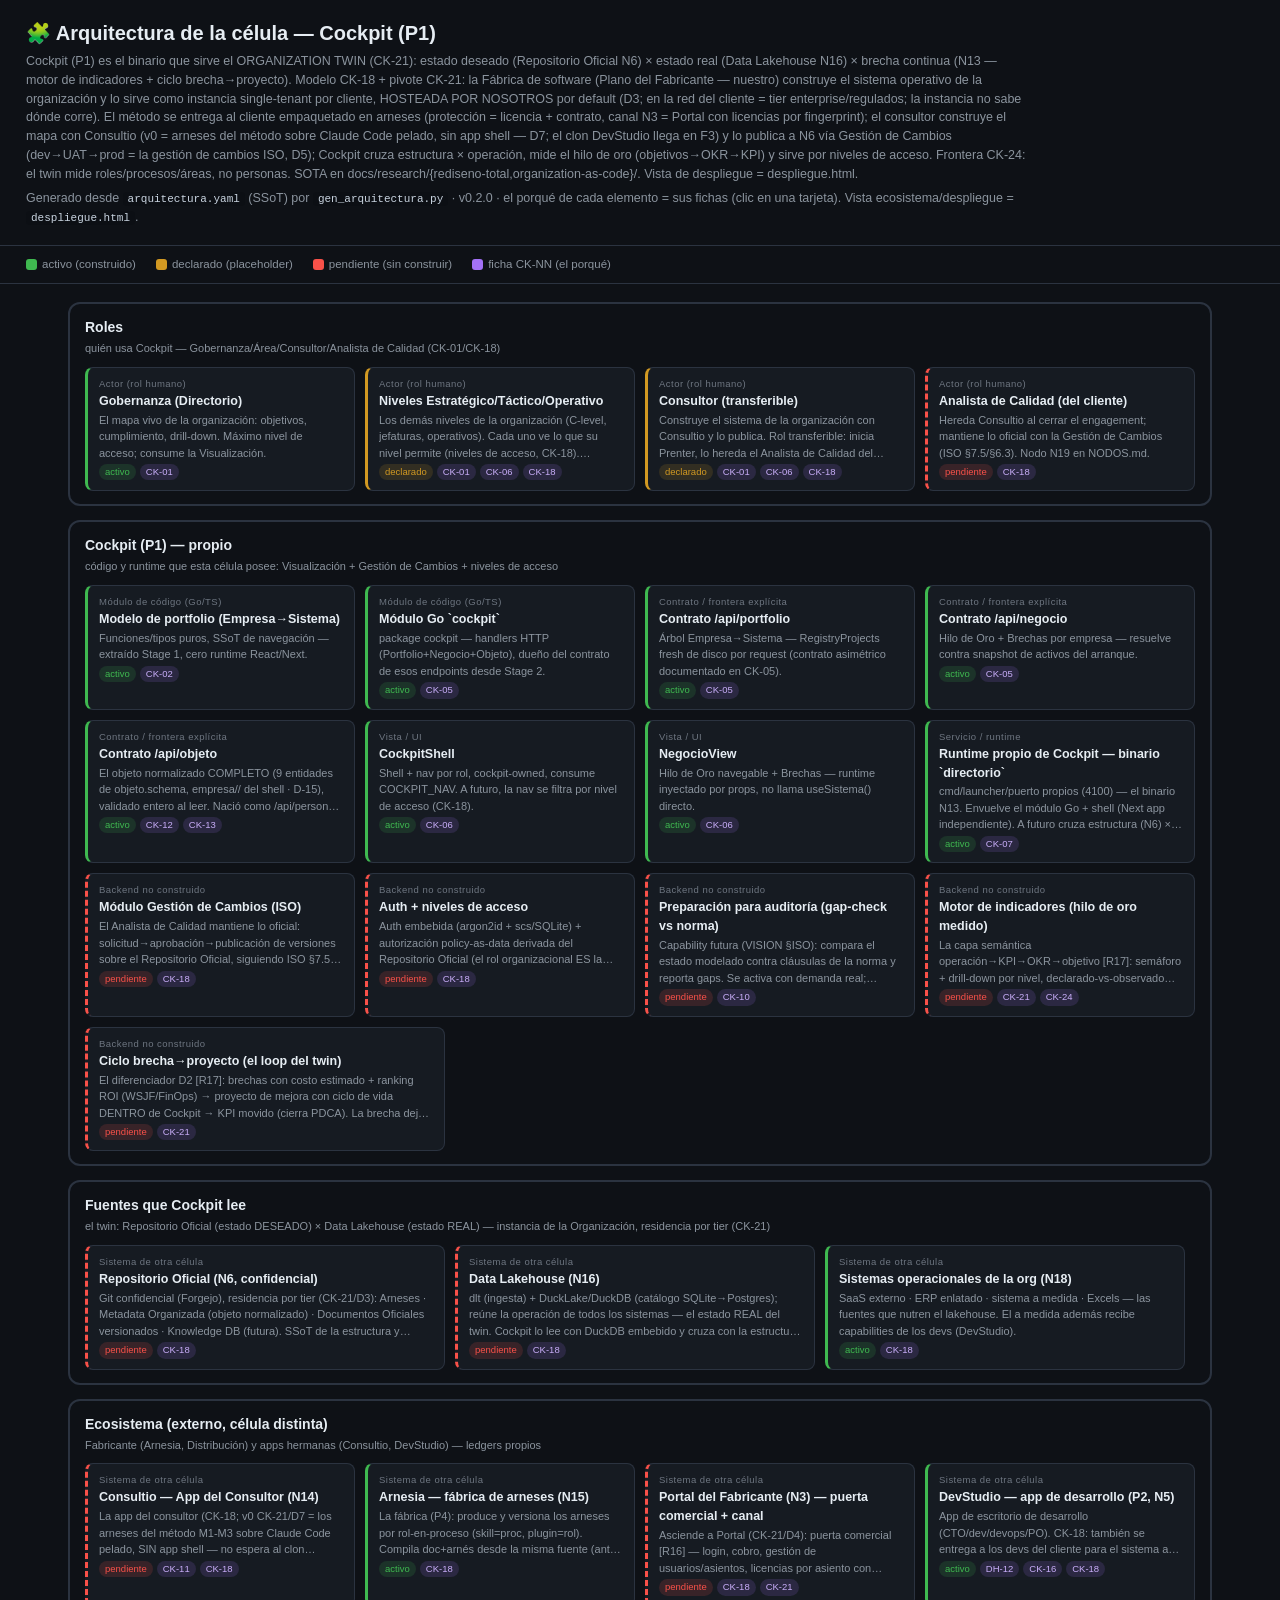
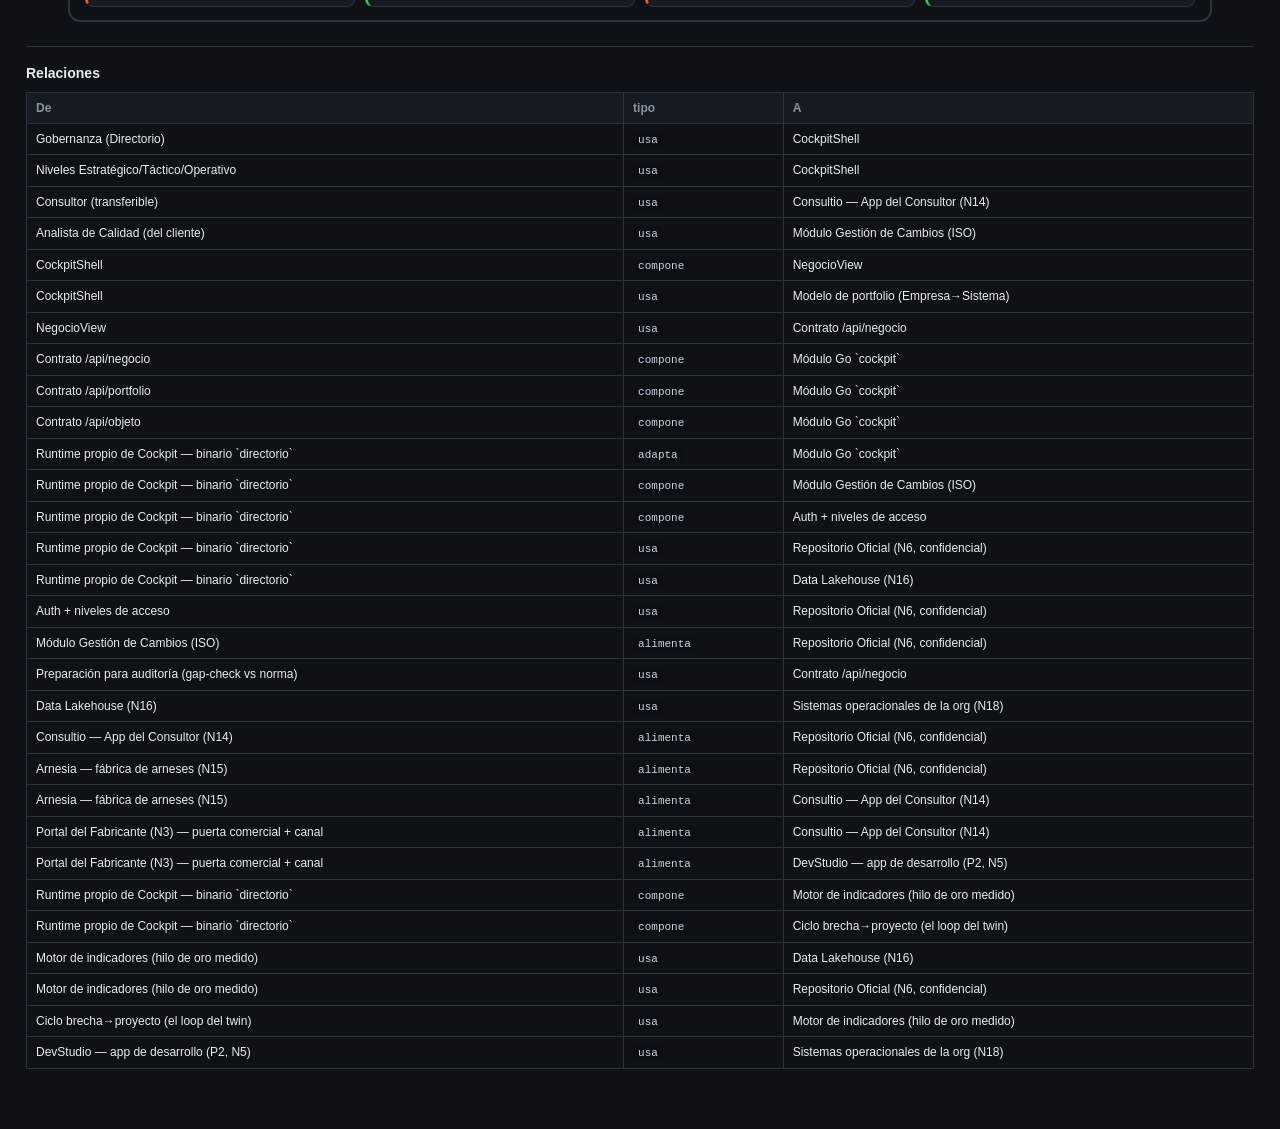
==== commit ddbf9bdc: "refactor(docs): CK-28 — árbol docs/ unificado + frontera hexagonal fuente↔lectura - proyecto/ disuel" ====
--- a/sistema/arquitectura/arquitectura.html
+++ b/sistema/arquitectura/arquitectura.html
@@ -56,7 +56,7 @@
 <body>
 <header>
   <h1>🧩 Arquitectura de la célula — Cockpit (P1)</h1>
-  <div class="sub">Cockpit (P1) es el binario que sirve el ORGANIZATION TWIN (CK-21): estado deseado (Repositorio Oficial N6) × estado real (Data Lakehouse N16) × brecha continua (N13 — motor de indicadores + ciclo brecha→proyecto). Modelo CK-18 + pivote CK-21: la Fábrica de software (Plano del Fabricante — nuestro) construye el sistema operativo de la organización y lo sirve como instancia single-tenant por cliente, HOSTEADA POR NOSOTROS por default (D3; en la red del cliente = tier enterprise/regulados; la instancia no sabe dónde corre). El método se entrega al cliente empaquetado en arneses (protección = licencia + contrato, canal N3 = Portal con licencias por fingerprint); el consultor construye el mapa con Consultio (v0 = arneses del método sobre Claude Code pelado, sin app shell — D7; el clon DevStudio llega en F3) y lo publica a N6 vía Gestión de Cambios (dev→UAT→prod = la gestión de cambios ISO, D5); Cockpit cruza estructura × operación, mide el hilo de oro (objetivos→OKR→KPI) y sirve por niveles de acceso. Frontera CK-24: el twin mide roles/procesos/áreas, no personas. SOTA en proyecto/research/{rediseno-total,organization-as-code}/. Vista de despliegue = despliegue.html.</div>
+  <div class="sub">Cockpit (P1) es el binario que sirve el ORGANIZATION TWIN (CK-21): estado deseado (Repositorio Oficial N6) × estado real (Data Lakehouse N16) × brecha continua (N13 — motor de indicadores + ciclo brecha→proyecto). Modelo CK-18 + pivote CK-21: la Fábrica de software (Plano del Fabricante — nuestro) construye el sistema operativo de la organización y lo sirve como instancia single-tenant por cliente, HOSTEADA POR NOSOTROS por default (D3; en la red del cliente = tier enterprise/regulados; la instancia no sabe dónde corre). El método se entrega al cliente empaquetado en arneses (protección = licencia + contrato, canal N3 = Portal con licencias por fingerprint); el consultor construye el mapa con Consultio (v0 = arneses del método sobre Claude Code pelado, sin app shell — D7; el clon DevStudio llega en F3) y lo publica a N6 vía Gestión de Cambios (dev→UAT→prod = la gestión de cambios ISO, D5); Cockpit cruza estructura × operación, mide el hilo de oro (objetivos→OKR→KPI) y sirve por niveles de acceso. Frontera CK-24: el twin mide roles/procesos/áreas, no personas. SOTA en docs/research/{rediseno-total,organization-as-code}/. Vista de despliegue = despliegue.html.</div>
   <div class="sub" style="margin-top:6px">Generado desde <code>arquitectura.yaml</code> (SSoT) por <code>gen_arquitectura.py</code> · v0.2.0 · el porqué de cada elemento = sus fichas (clic en una tarjeta). Vista ecosistema/despliegue = <code>despliegue.html</code>.</div>
 </header>
 <div class="legend">
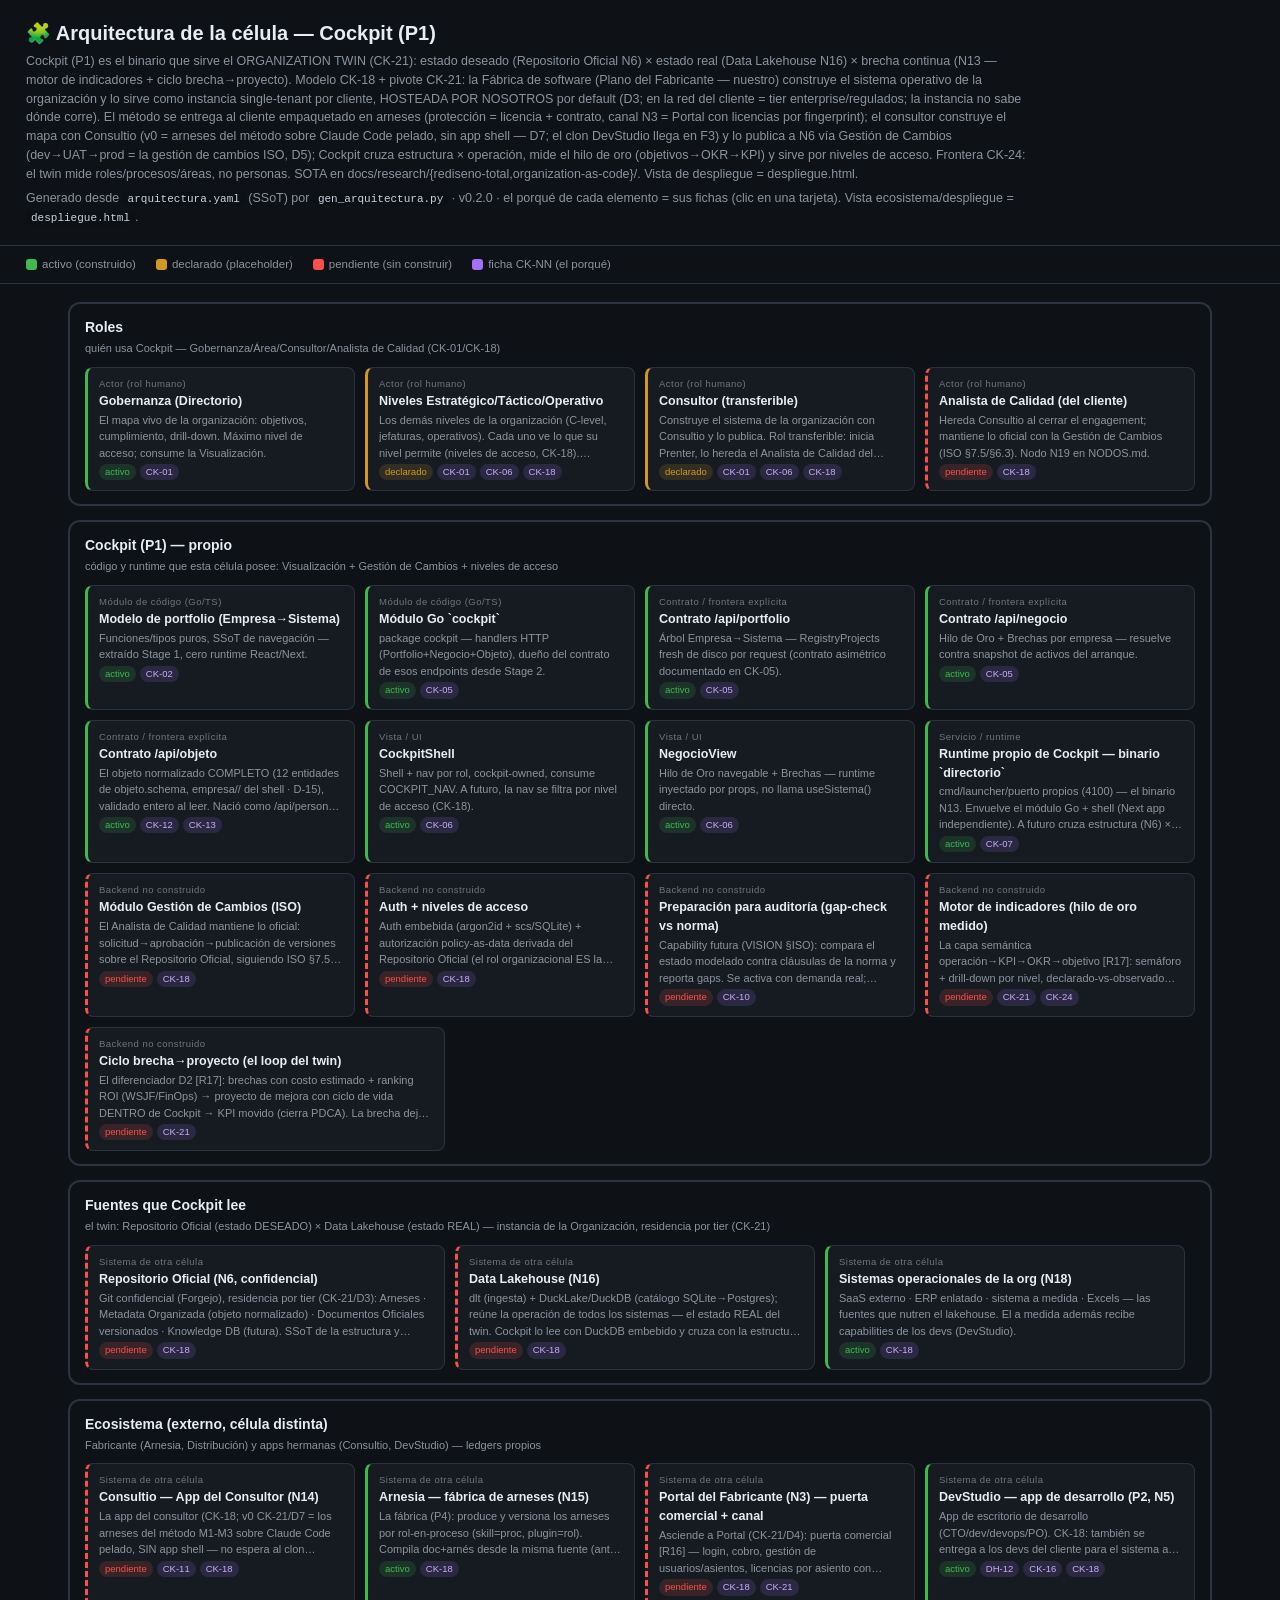
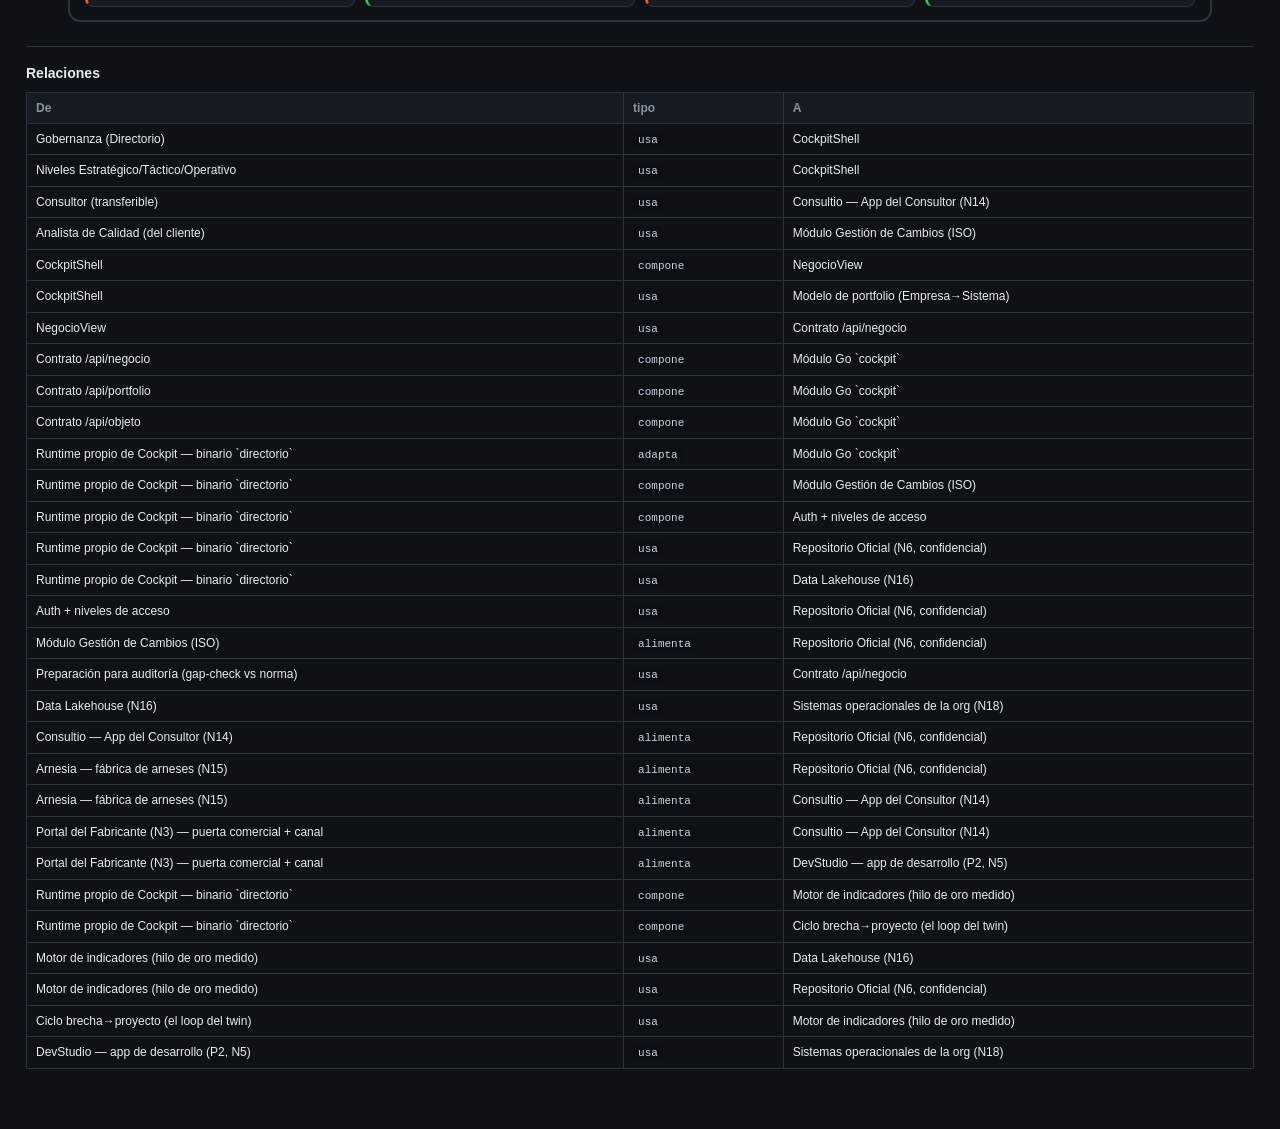
==== commit 31ed4571: "feat(metodo): CK-30 — puesto≠rol, arnés por rol×proceso, las personas supervisan a los agentes Tesis" ====
--- a/sistema/arquitectura/arquitectura.html
+++ b/sistema/arquitectura/arquitectura.html
@@ -74,7 +74,7 @@
   <div id="dBo"></div>
 </aside>
 <script>
-var MODELO = {"planos": [{"id": "actores", "nombre": "Roles", "sub": "quién usa Cockpit — Gobernanza/Área/Consultor/Analista de Calidad (CK-01/CK-18)"}, {"id": "cockpit-app", "nombre": "Cockpit (P1) — propio", "sub": "código y runtime que esta célula posee: Visualización + Gestión de Cambios + niveles de acceso"}, {"id": "fuentes", "nombre": "Fuentes que Cockpit lee", "sub": "el twin: Repositorio Oficial (estado DESEADO) × Data Lakehouse (estado REAL) — instancia de la Organización, residencia por tier (CK-21)"}, {"id": "ecosistema", "nombre": "Ecosistema (externo, célula distinta)", "sub": "Fabricante (Arnesia, Distribución) y apps hermanas (Consultio, DevStudio) — ledgers propios"}], "tipoLabel": {"actor": "Actor (rol humano)", "modulo": "Módulo de código (Go/TS)", "vista": "Vista / UI", "contrato": "Contrato / frontera explícita", "servicio": "Servicio / runtime", "backend": "Backend no construido", "sistema-externo": "Sistema de otra célula"}, "componentes": [{"id": "rol-directorio", "tipo": "actor", "plano": "actores", "nombre": "Gobernanza (Directorio)", "estado": "activo", "fichas": ["CK-01"], "ruta": null, "proposito": "El mapa vivo de la organización: objetivos, cumplimiento, drill-down. Máximo nivel de acceso; consume la Visualización."}, {"id": "rol-area", "tipo": "actor", "plano": "actores", "nombre": "Niveles Estratégico/Táctico/Operativo", "estado": "declarado", "fichas": ["CK-01", "CK-06", "CK-18"], "ruta": null, "proposito": "Los demás niveles de la organización (C-level, jefaturas, operativos). Cada uno ve lo que su nivel permite (niveles de acceso, CK-18). Placeholder 'próximamente' en el shell."}, {"id": "rol-consultor", "tipo": "actor", "plano": "actores", "nombre": "Consultor (transferible)", "estado": "declarado", "fichas": ["CK-01", "CK-06", "CK-18"], "ruta": null, "proposito": "Construye el sistema de la organización con Consultio y lo publica. Rol transferible: inicia Prenter, lo hereda el Analista de Calidad del cliente."}, {"id": "rol-analista-calidad", "tipo": "actor", "plano": "actores", "nombre": "Analista de Calidad (del cliente)", "estado": "pendiente", "fichas": ["CK-18"], "ruta": null, "proposito": "Hereda Consultio al cerrar el engagement; mantiene lo oficial con la Gestión de Cambios (ISO §7.5/§6.3). Nodo N19 en NODOS.md."}, {"id": "portfolio-model", "tipo": "modulo", "plano": "cockpit-app", "nombre": "Modelo de portfolio (Empresa→Sistema)", "estado": "activo", "fichas": ["CK-02"], "ruta": "ui/lib/portfolio.ts", "proposito": "Funciones/tipos puros, SSoT de navegación — extraído Stage 1, cero runtime React/Next."}, {"id": "cockpit-go-module", "tipo": "modulo", "plano": "cockpit-app", "nombre": "Módulo Go `cockpit`", "estado": "activo", "fichas": ["CK-05"], "ruta": "go", "proposito": "package cockpit — handlers HTTP (Portfolio+Negocio+Objeto), dueño del contrato de esos endpoints desde Stage 2."}, {"id": "portfolio-api", "tipo": "contrato", "plano": "cockpit-app", "nombre": "Contrato /api/portfolio", "estado": "activo", "fichas": ["CK-05"], "ruta": "go/portfolio.go", "proposito": "Árbol Empresa→Sistema — RegistryProjects fresh de disco por request (contrato asimétrico documentado en CK-05)."}, {"id": "negocio-api", "tipo": "contrato", "plano": "cockpit-app", "nombre": "Contrato /api/negocio", "estado": "activo", "fichas": ["CK-05"], "ruta": "go/negocio.go", "proposito": "Hilo de Oro + Brechas por empresa — resuelve contra snapshot de activos del arranque."}, {"id": "objeto-api", "tipo": "contrato", "plano": "cockpit-app", "nombre": "Contrato /api/objeto", "estado": "activo", "fichas": ["CK-12", "CK-13"], "ruta": "go/objeto.go", "proposito": "El objeto normalizado COMPLETO (9 entidades de objeto.schema, empresa/<tipo>/ del shell · D-15), validado entero al leer. Nació como /api/personas (CK-12), generalizado en CK-13."}, {"id": "cockpit-shell", "tipo": "vista", "plano": "cockpit-app", "nombre": "CockpitShell", "estado": "activo", "fichas": ["CK-06"], "ruta": "ui/components/shell/CockpitShell.tsx", "proposito": "Shell + nav por rol, cockpit-owned, consume COCKPIT_NAV. A futuro, la nav se filtra por nivel de acceso (CK-18)."}, {"id": "negocio-view", "tipo": "vista", "plano": "cockpit-app", "nombre": "NegocioView", "estado": "activo", "fichas": ["CK-06"], "ruta": "ui/components/negocio/NegocioView.tsx", "proposito": "Hilo de Oro navegable + Brechas — runtime inyectado por props, no llama useSistema() directo."}, {"id": "cockpit-runtime-propio", "tipo": "servicio", "plano": "cockpit-app", "nombre": "Runtime propio de Cockpit — binario `directorio`", "estado": "activo", "fichas": ["CK-07"], "ruta": "go/cmd/directorio", "proposito": "cmd/launcher/puerto propios (4100) — el binario N13. Envuelve el módulo Go + shell (Next app independiente). A futuro cruza estructura (N6) × operación (N16) y sirve por nivel de acceso (CK-18)."}, {"id": "gestion-cambios", "tipo": "backend", "plano": "cockpit-app", "nombre": "Módulo Gestión de Cambios (ISO)", "estado": "pendiente", "fichas": ["CK-18"], "ruta": null, "proposito": "El Analista de Calidad mantiene lo oficial: solicitud→aprobación→publicación de versiones sobre el Repositorio Oficial, siguiendo ISO §7.5/§6.3. Git de backend + UI que oculta git; firma persistida en DB además de git. SOTA: research/rediseno-total/06."}, {"id": "niveles-acceso", "tipo": "backend", "plano": "cockpit-app", "nombre": "Auth + niveles de acceso", "estado": "pendiente", "fichas": ["CK-18"], "ruta": null, "proposito": "Auth embebida (argon2id + scs/SQLite) + autorización policy-as-data derivada del Repositorio Oficial (el rol organizacional ES la política; 4 niveles Gobernanza>Estratégico>Táctico>Operativo). Ex-BL-12, sube a alta. SOTA: research/rediseno-total/05."}, {"id": "prep-auditoria", "tipo": "backend", "plano": "cockpit-app", "nombre": "Preparación para auditoría (gap-check vs norma)", "estado": "pendiente", "fichas": ["CK-10"], "ruta": null, "proposito": "Capability futura (VISION §ISO): compara el estado modelado contra cláusulas de la norma y reporta gaps. Se activa con demanda real; NUNCA emite certificados (I-05). BL-14."}, {"id": "motor-de-indicadores", "tipo": "backend", "plano": "cockpit-app", "nombre": "Motor de indicadores (hilo de oro medido)", "estado": "pendiente", "fichas": ["CK-21", "CK-24"], "ruta": null, "proposito": "La capa semántica operación→KPI→OKR→objetivo [R17]: semáforo + drill-down por nivel, declarado-vs-observado (anti-gaming), frescura visible. Fuentes: lakehouse (N16) o captura manual con provenance Declarado (historia captura-manual-kpis). Frontera CK-24: mide roles/procesos/áreas, jamás persona-nombrada sin opt-in Gobernanza. Historias: cruce-estructura-operacion-indicadores (F1.1) + schema-v2 (KPI entidad)."}, {"id": "brecha-proyecto", "tipo": "backend", "plano": "cockpit-app", "nombre": "Ciclo brecha→proyecto (el loop del twin)", "estado": "pendiente", "fichas": ["CK-21"], "ruta": null, "proposito": "El diferenciador D2 [R17]: brechas con costo estimado + ranking ROI (WSJF/FinOps) → proyecto de mejora con ciclo de vida DENTRO de Cockpit → KPI movido (cierra PDCA). La brecha deja de ser entregable puntual (R6, engagement) y se vuelve loop permanente. Historia: brecha-proyecto-ciclo-vida (F1.1)."}, {"id": "repositorio-oficial", "tipo": "sistema-externo", "plano": "fuentes", "nombre": "Repositorio Oficial (N6, confidencial)", "estado": "pendiente", "fichas": ["CK-18"], "ruta": null, "proposito": "Git confidencial (Forgejo), residencia por tier (CK-21/D3): Arneses · Metadata Organizada (objeto normalizado) · Documentos Oficiales versionados · Knowledge DB (futura). SSoT de la estructura y estado DESEADO del twin. Ya no es GitHub (re-fichado CK-18). SOTA: research/rediseno-total/01."}, {"id": "data-lakehouse", "tipo": "sistema-externo", "plano": "fuentes", "nombre": "Data Lakehouse (N16)", "estado": "pendiente", "fichas": ["CK-18"], "ruta": null, "proposito": "dlt (ingesta) + DuckLake/DuckDB (catálogo SQLite→Postgres); reúne la operación de todos los sistemas — el estado REAL del twin. Cockpit lo lee con DuckDB embebido y cruza con la estructura. Residencia por tier (CK-21/D3: default = instancia hosteada por nosotros; red del cliente = tier enterprise/regulados). SOTA: research/rediseno-total/03."}, {"id": "sistemas-org", "tipo": "sistema-externo", "plano": "fuentes", "nombre": "Sistemas operacionales de la org (N18)", "estado": "activo", "fichas": ["CK-18"], "ruta": null, "proposito": "SaaS externo · ERP enlatado · sistema a medida · Excels — las fuentes que nutren el lakehouse. El a medida además recibe capabilities de los devs (DevStudio)."}, {"id": "consultio", "tipo": "sistema-externo", "plano": "ecosistema", "nombre": "Consultio — App del Consultor (N14)", "estado": "pendiente", "fichas": ["CK-11", "CK-18"], "ruta": null, "proposito": "La app del consultor (CK-18; v0 CK-21/D7 = los arneses del método M1-M3 sobre Claude Code pelado, SIN app shell — no espera al clon DevStudio, que llega en F3): construye el mapa completo (objeto normalizado + documentos + arneses) y lo publica al Repositorio Oficial — 'deploy de procesos', con preview local de Cockpit. Transferible al Analista de Calidad."}, {"id": "arnesia", "tipo": "sistema-externo", "plano": "ecosistema", "nombre": "Arnesia — fábrica de arneses (N15)", "estado": "activo", "fichas": ["CK-18"], "ruta": "~/Proyectos/harness-studio (repo propio, externo)", "proposito": "La fábrica (P4): produce y versiona los arneses por rol-en-proceso (skill=proc, plugin=rol). Compila doc+arnés desde la misma fuente (anti-drift). Se entrega al cliente para que mantenga los suyos. SOTA: research/rediseno-total/07."}, {"id": "portal", "tipo": "sistema-externo", "plano": "ecosistema", "nombre": "Portal del Fabricante (N3) — puerta comercial + canal", "estado": "pendiente", "fichas": ["CK-18", "CK-21"], "ruta": null, "proposito": "Asciende a Portal (CK-21/D4): puerta comercial [R16] — login, cobro, gestión de usuarios/asientos, licencias por asiento con fingerprint compuesto (NO MAC), entitlements revocables — más el canal técnico [R9]: releases firmadas (go-tuf v2/Tauri) que el cliente jala, marketplace de arneses revocable, telemetría OTLP/mTLS opt-in. Historias F2: canal-n3 + portal. SOTA: research/rediseno-total/04."}, {"id": "devstudio", "tipo": "sistema-externo", "plano": "ecosistema", "nombre": "DevStudio — app de desarrollo (P2, N5)", "estado": "activo", "fichas": ["DH-12", "CK-16", "CK-18"], "ruta": "~/Proyectos/dev-studio (repo propio, externo)", "proposito": "App de escritorio de desarrollo (CTO/dev/devops/PO). CK-18: también se entrega a los devs del cliente para el sistema a medida; sus arneses de dev se modifican en Arnesia. Linaje del que se clona Consultio. Célula y ledger propios (DH-NN)."}], "relaciones": [{"from": "rol-directorio", "to": "cockpit-shell", "tipo": "usa"}, {"from": "rol-area", "to": "cockpit-shell", "tipo": "usa"}, {"from": "rol-consultor", "to": "consultio", "tipo": "usa"}, {"from": "rol-analista-calidad", "to": "gestion-cambios", "tipo": "usa"}, {"from": "cockpit-shell", "to": "negocio-view", "tipo": "compone"}, {"from": "cockpit-shell", "to": "portfolio-model", "tipo": "usa"}, {"from": "negocio-view", "to": "negocio-api", "tipo": "usa"}, {"from": "negocio-api", "to": "cockpit-go-module", "tipo": "compone"}, {"from": "portfolio-api", "to": "cockpit-go-module", "tipo": "compone"}, {"from": "objeto-api", "to": "cockpit-go-module", "tipo": "compone"}, {"from": "cockpit-runtime-propio", "to": "cockpit-go-module", "tipo": "adapta"}, {"from": "cockpit-runtime-propio", "to": "gestion-cambios", "tipo": "compone"}, {"from": "cockpit-runtime-propio", "to": "niveles-acceso", "tipo": "compone"}, {"from": "cockpit-runtime-propio", "to": "repositorio-oficial", "tipo": "usa"}, {"from": "cockpit-runtime-propio", "to": "data-lakehouse", "tipo": "usa"}, {"from": "niveles-acceso", "to": "repositorio-oficial", "tipo": "usa"}, {"from": "gestion-cambios", "to": "repositorio-oficial", "tipo": "alimenta"}, {"from": "prep-auditoria", "to": "negocio-api", "tipo": "usa"}, {"from": "data-lakehouse", "to": "sistemas-org", "tipo": "usa"}, {"from": "consultio", "to": "repositorio-oficial", "tipo": "alimenta"}, {"from": "arnesia", "to": "repositorio-oficial", "tipo": "alimenta"}, {"from": "arnesia", "to": "consultio", "tipo": "alimenta"}, {"from": "portal", "to": "consultio", "tipo": "alimenta"}, {"from": "portal", "to": "devstudio", "tipo": "alimenta"}, {"from": "cockpit-runtime-propio", "to": "motor-de-indicadores", "tipo": "compone"}, {"from": "cockpit-runtime-propio", "to": "brecha-proyecto", "tipo": "compone"}, {"from": "motor-de-indicadores", "to": "data-lakehouse", "tipo": "usa"}, {"from": "motor-de-indicadores", "to": "repositorio-oficial", "tipo": "usa"}, {"from": "brecha-proyecto", "to": "motor-de-indicadores", "tipo": "usa"}, {"from": "devstudio", "to": "sistemas-org", "tipo": "usa"}]};
+var MODELO = {"planos": [{"id": "actores", "nombre": "Roles", "sub": "quién usa Cockpit — Gobernanza/Área/Consultor/Analista de Calidad (CK-01/CK-18)"}, {"id": "cockpit-app", "nombre": "Cockpit (P1) — propio", "sub": "código y runtime que esta célula posee: Visualización + Gestión de Cambios + niveles de acceso"}, {"id": "fuentes", "nombre": "Fuentes que Cockpit lee", "sub": "el twin: Repositorio Oficial (estado DESEADO) × Data Lakehouse (estado REAL) — instancia de la Organización, residencia por tier (CK-21)"}, {"id": "ecosistema", "nombre": "Ecosistema (externo, célula distinta)", "sub": "Fabricante (Arnesia, Distribución) y apps hermanas (Consultio, DevStudio) — ledgers propios"}], "tipoLabel": {"actor": "Actor (rol humano)", "modulo": "Módulo de código (Go/TS)", "vista": "Vista / UI", "contrato": "Contrato / frontera explícita", "servicio": "Servicio / runtime", "backend": "Backend no construido", "sistema-externo": "Sistema de otra célula"}, "componentes": [{"id": "rol-directorio", "tipo": "actor", "plano": "actores", "nombre": "Gobernanza (Directorio)", "estado": "activo", "fichas": ["CK-01"], "ruta": null, "proposito": "El mapa vivo de la organización: objetivos, cumplimiento, drill-down. Máximo nivel de acceso; consume la Visualización."}, {"id": "rol-area", "tipo": "actor", "plano": "actores", "nombre": "Niveles Estratégico/Táctico/Operativo", "estado": "declarado", "fichas": ["CK-01", "CK-06", "CK-18"], "ruta": null, "proposito": "Los demás niveles de la organización (C-level, jefaturas, operativos). Cada uno ve lo que su nivel permite (niveles de acceso, CK-18). Placeholder 'próximamente' en el shell."}, {"id": "rol-consultor", "tipo": "actor", "plano": "actores", "nombre": "Consultor (transferible)", "estado": "declarado", "fichas": ["CK-01", "CK-06", "CK-18"], "ruta": null, "proposito": "Construye el sistema de la organización con Consultio y lo publica. Rol transferible: inicia Prenter, lo hereda el Analista de Calidad del cliente."}, {"id": "rol-analista-calidad", "tipo": "actor", "plano": "actores", "nombre": "Analista de Calidad (del cliente)", "estado": "pendiente", "fichas": ["CK-18"], "ruta": null, "proposito": "Hereda Consultio al cerrar el engagement; mantiene lo oficial con la Gestión de Cambios (ISO §7.5/§6.3). Nodo N19 en NODOS.md."}, {"id": "portfolio-model", "tipo": "modulo", "plano": "cockpit-app", "nombre": "Modelo de portfolio (Empresa→Sistema)", "estado": "activo", "fichas": ["CK-02"], "ruta": "ui/lib/portfolio.ts", "proposito": "Funciones/tipos puros, SSoT de navegación — extraído Stage 1, cero runtime React/Next."}, {"id": "cockpit-go-module", "tipo": "modulo", "plano": "cockpit-app", "nombre": "Módulo Go `cockpit`", "estado": "activo", "fichas": ["CK-05"], "ruta": "go", "proposito": "package cockpit — handlers HTTP (Portfolio+Negocio+Objeto), dueño del contrato de esos endpoints desde Stage 2."}, {"id": "portfolio-api", "tipo": "contrato", "plano": "cockpit-app", "nombre": "Contrato /api/portfolio", "estado": "activo", "fichas": ["CK-05"], "ruta": "go/portfolio.go", "proposito": "Árbol Empresa→Sistema — RegistryProjects fresh de disco por request (contrato asimétrico documentado en CK-05)."}, {"id": "negocio-api", "tipo": "contrato", "plano": "cockpit-app", "nombre": "Contrato /api/negocio", "estado": "activo", "fichas": ["CK-05"], "ruta": "go/negocio.go", "proposito": "Hilo de Oro + Brechas por empresa — resuelve contra snapshot de activos del arranque."}, {"id": "objeto-api", "tipo": "contrato", "plano": "cockpit-app", "nombre": "Contrato /api/objeto", "estado": "activo", "fichas": ["CK-12", "CK-13"], "ruta": "go/objeto.go", "proposito": "El objeto normalizado COMPLETO (12 entidades de objeto.schema, empresa/<tipo>/ del shell · D-15), validado entero al leer. Nació como /api/personas (CK-12), generalizado en CK-13."}, {"id": "cockpit-shell", "tipo": "vista", "plano": "cockpit-app", "nombre": "CockpitShell", "estado": "activo", "fichas": ["CK-06"], "ruta": "ui/components/shell/CockpitShell.tsx", "proposito": "Shell + nav por rol, cockpit-owned, consume COCKPIT_NAV. A futuro, la nav se filtra por nivel de acceso (CK-18)."}, {"id": "negocio-view", "tipo": "vista", "plano": "cockpit-app", "nombre": "NegocioView", "estado": "activo", "fichas": ["CK-06"], "ruta": "ui/components/negocio/NegocioView.tsx", "proposito": "Hilo de Oro navegable + Brechas — runtime inyectado por props, no llama useSistema() directo."}, {"id": "cockpit-runtime-propio", "tipo": "servicio", "plano": "cockpit-app", "nombre": "Runtime propio de Cockpit — binario `directorio`", "estado": "activo", "fichas": ["CK-07"], "ruta": "go/cmd/directorio", "proposito": "cmd/launcher/puerto propios (4100) — el binario N13. Envuelve el módulo Go + shell (Next app independiente). A futuro cruza estructura (N6) × operación (N16) y sirve por nivel de acceso (CK-18)."}, {"id": "gestion-cambios", "tipo": "backend", "plano": "cockpit-app", "nombre": "Módulo Gestión de Cambios (ISO)", "estado": "pendiente", "fichas": ["CK-18"], "ruta": null, "proposito": "El Analista de Calidad mantiene lo oficial: solicitud→aprobación→publicación de versiones sobre el Repositorio Oficial, siguiendo ISO §7.5/§6.3. Git de backend + UI que oculta git; firma persistida en DB además de git. SOTA: research/rediseno-total/06."}, {"id": "niveles-acceso", "tipo": "backend", "plano": "cockpit-app", "nombre": "Auth + niveles de acceso", "estado": "pendiente", "fichas": ["CK-18"], "ruta": null, "proposito": "Auth embebida (argon2id + scs/SQLite) + autorización policy-as-data derivada del Repositorio Oficial (el rol organizacional ES la política; 4 niveles Gobernanza>Estratégico>Táctico>Operativo). Ex-BL-12, sube a alta. SOTA: research/rediseno-total/05."}, {"id": "prep-auditoria", "tipo": "backend", "plano": "cockpit-app", "nombre": "Preparación para auditoría (gap-check vs norma)", "estado": "pendiente", "fichas": ["CK-10"], "ruta": null, "proposito": "Capability futura (VISION §ISO): compara el estado modelado contra cláusulas de la norma y reporta gaps. Se activa con demanda real; NUNCA emite certificados (I-05). BL-14."}, {"id": "motor-de-indicadores", "tipo": "backend", "plano": "cockpit-app", "nombre": "Motor de indicadores (hilo de oro medido)", "estado": "pendiente", "fichas": ["CK-21", "CK-24"], "ruta": null, "proposito": "La capa semántica operación→KPI→OKR→objetivo [R17]: semáforo + drill-down por nivel, declarado-vs-observado (anti-gaming), frescura visible. Fuentes: lakehouse (N16) o captura manual con provenance Declarado (historia captura-manual-kpis). Frontera CK-24: mide roles/procesos/áreas, jamás persona-nombrada sin opt-in Gobernanza. Historias: cruce-estructura-operacion-indicadores (F1.1) + schema-v2 (KPI entidad)."}, {"id": "brecha-proyecto", "tipo": "backend", "plano": "cockpit-app", "nombre": "Ciclo brecha→proyecto (el loop del twin)", "estado": "pendiente", "fichas": ["CK-21"], "ruta": null, "proposito": "El diferenciador D2 [R17]: brechas con costo estimado + ranking ROI (WSJF/FinOps) → proyecto de mejora con ciclo de vida DENTRO de Cockpit → KPI movido (cierra PDCA). La brecha deja de ser entregable puntual (R6, engagement) y se vuelve loop permanente. Historia: brecha-proyecto-ciclo-vida (F1.1)."}, {"id": "repositorio-oficial", "tipo": "sistema-externo", "plano": "fuentes", "nombre": "Repositorio Oficial (N6, confidencial)", "estado": "pendiente", "fichas": ["CK-18"], "ruta": null, "proposito": "Git confidencial (Forgejo), residencia por tier (CK-21/D3): Arneses · Metadata Organizada (objeto normalizado) · Documentos Oficiales versionados · Knowledge DB (futura). SSoT de la estructura y estado DESEADO del twin. Ya no es GitHub (re-fichado CK-18). SOTA: research/rediseno-total/01."}, {"id": "data-lakehouse", "tipo": "sistema-externo", "plano": "fuentes", "nombre": "Data Lakehouse (N16)", "estado": "pendiente", "fichas": ["CK-18"], "ruta": null, "proposito": "dlt (ingesta) + DuckLake/DuckDB (catálogo SQLite→Postgres); reúne la operación de todos los sistemas — el estado REAL del twin. Cockpit lo lee con DuckDB embebido y cruza con la estructura. Residencia por tier (CK-21/D3: default = instancia hosteada por nosotros; red del cliente = tier enterprise/regulados). SOTA: research/rediseno-total/03."}, {"id": "sistemas-org", "tipo": "sistema-externo", "plano": "fuentes", "nombre": "Sistemas operacionales de la org (N18)", "estado": "activo", "fichas": ["CK-18"], "ruta": null, "proposito": "SaaS externo · ERP enlatado · sistema a medida · Excels — las fuentes que nutren el lakehouse. El a medida además recibe capabilities de los devs (DevStudio)."}, {"id": "consultio", "tipo": "sistema-externo", "plano": "ecosistema", "nombre": "Consultio — App del Consultor (N14)", "estado": "pendiente", "fichas": ["CK-11", "CK-18"], "ruta": null, "proposito": "La app del consultor (CK-18; v0 CK-21/D7 = los arneses del método M1-M3 sobre Claude Code pelado, SIN app shell — no espera al clon DevStudio, que llega en F3): construye el mapa completo (objeto normalizado + documentos + arneses) y lo publica al Repositorio Oficial — 'deploy de procesos', con preview local de Cockpit. Transferible al Analista de Calidad."}, {"id": "arnesia", "tipo": "sistema-externo", "plano": "ecosistema", "nombre": "Arnesia — fábrica de arneses (N15)", "estado": "activo", "fichas": ["CK-18"], "ruta": "~/Proyectos/harness-studio (repo propio, externo)", "proposito": "La fábrica (P4): produce y versiona los arneses por rol-en-proceso (skill=proc, plugin=rol). Compila doc+arnés desde la misma fuente (anti-drift). Se entrega al cliente para que mantenga los suyos. SOTA: research/rediseno-total/07."}, {"id": "portal", "tipo": "sistema-externo", "plano": "ecosistema", "nombre": "Portal del Fabricante (N3) — puerta comercial + canal", "estado": "pendiente", "fichas": ["CK-18", "CK-21"], "ruta": null, "proposito": "Asciende a Portal (CK-21/D4): puerta comercial [R16] — login, cobro, gestión de usuarios/asientos, licencias por asiento con fingerprint compuesto (NO MAC), entitlements revocables — más el canal técnico [R9]: releases firmadas (go-tuf v2/Tauri) que el cliente jala, marketplace de arneses revocable, telemetría OTLP/mTLS opt-in. Historias F2: canal-n3 + portal. SOTA: research/rediseno-total/04."}, {"id": "devstudio", "tipo": "sistema-externo", "plano": "ecosistema", "nombre": "DevStudio — app de desarrollo (P2, N5)", "estado": "activo", "fichas": ["DH-12", "CK-16", "CK-18"], "ruta": "~/Proyectos/dev-studio (repo propio, externo)", "proposito": "App de escritorio de desarrollo (CTO/dev/devops/PO). CK-18: también se entrega a los devs del cliente para el sistema a medida; sus arneses de dev se modifican en Arnesia. Linaje del que se clona Consultio. Célula y ledger propios (DH-NN)."}], "relaciones": [{"from": "rol-directorio", "to": "cockpit-shell", "tipo": "usa"}, {"from": "rol-area", "to": "cockpit-shell", "tipo": "usa"}, {"from": "rol-consultor", "to": "consultio", "tipo": "usa"}, {"from": "rol-analista-calidad", "to": "gestion-cambios", "tipo": "usa"}, {"from": "cockpit-shell", "to": "negocio-view", "tipo": "compone"}, {"from": "cockpit-shell", "to": "portfolio-model", "tipo": "usa"}, {"from": "negocio-view", "to": "negocio-api", "tipo": "usa"}, {"from": "negocio-api", "to": "cockpit-go-module", "tipo": "compone"}, {"from": "portfolio-api", "to": "cockpit-go-module", "tipo": "compone"}, {"from": "objeto-api", "to": "cockpit-go-module", "tipo": "compone"}, {"from": "cockpit-runtime-propio", "to": "cockpit-go-module", "tipo": "adapta"}, {"from": "cockpit-runtime-propio", "to": "gestion-cambios", "tipo": "compone"}, {"from": "cockpit-runtime-propio", "to": "niveles-acceso", "tipo": "compone"}, {"from": "cockpit-runtime-propio", "to": "repositorio-oficial", "tipo": "usa"}, {"from": "cockpit-runtime-propio", "to": "data-lakehouse", "tipo": "usa"}, {"from": "niveles-acceso", "to": "repositorio-oficial", "tipo": "usa"}, {"from": "gestion-cambios", "to": "repositorio-oficial", "tipo": "alimenta"}, {"from": "prep-auditoria", "to": "negocio-api", "tipo": "usa"}, {"from": "data-lakehouse", "to": "sistemas-org", "tipo": "usa"}, {"from": "consultio", "to": "repositorio-oficial", "tipo": "alimenta"}, {"from": "arnesia", "to": "repositorio-oficial", "tipo": "alimenta"}, {"from": "arnesia", "to": "consultio", "tipo": "alimenta"}, {"from": "portal", "to": "consultio", "tipo": "alimenta"}, {"from": "portal", "to": "devstudio", "tipo": "alimenta"}, {"from": "cockpit-runtime-propio", "to": "motor-de-indicadores", "tipo": "compone"}, {"from": "cockpit-runtime-propio", "to": "brecha-proyecto", "tipo": "compone"}, {"from": "motor-de-indicadores", "to": "data-lakehouse", "tipo": "usa"}, {"from": "motor-de-indicadores", "to": "repositorio-oficial", "tipo": "usa"}, {"from": "brecha-proyecto", "to": "motor-de-indicadores", "tipo": "usa"}, {"from": "devstudio", "to": "sistemas-org", "tipo": "usa"}]};
 (function(){
   var byId={}; MODELO.componentes.forEach(function(c){byId[c.id]=c});
   var cont=document.getElementById('planos');
